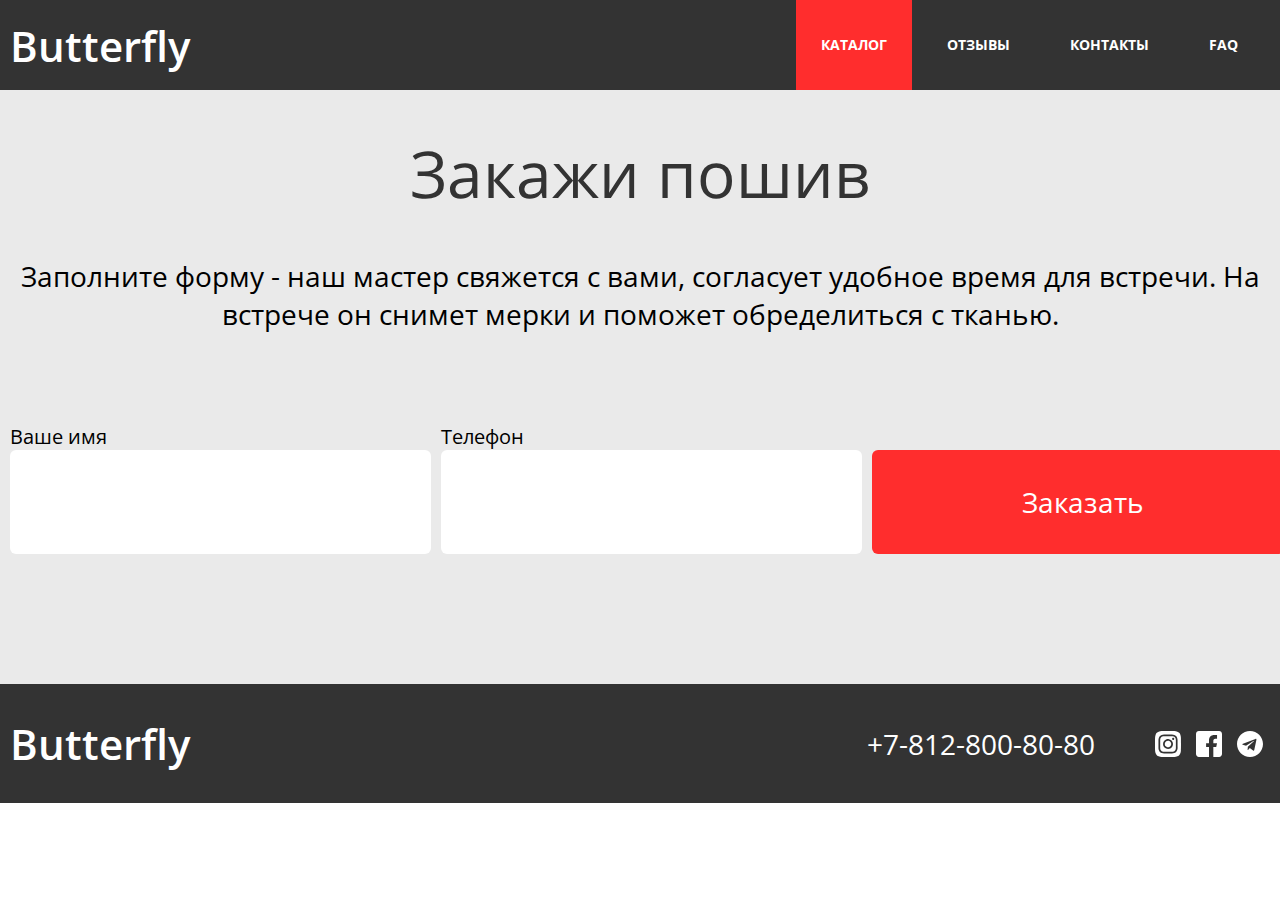
==== www/catalog.html @ c150c5ef "Страница FAQ" ====
<!doctype html>
<html lang="ru">

<head>
  <meta charset="UTF-8">
  <meta name="viewport" content="width=device-width, initial-scale=1.0">
  <title>Butterfly-shop</title>
  <link rel="stylesheet" href="style/style.css">
</head>

<body>
  <header class="header">
    <div class="header-inner">
      <div class="header-wrap">
        <a href="index.html" class="header-logo">Butterfly</a>
        <nav class="main-nav catalog-nav js-main-nav">
          <ul>
            <li><a href="catalog.html">Каталог</a></li>
            <li><a href="reviews.html">Отзывы</a></li>
            <li><a href="contacts.html">Контакты</a></li>
            <li><a href="faq.html">FAQ</a></li>
          </ul>
        </nav>
        <button class="burger js-burger">Menu</button>
      </div>
    </div>
  </header>
  <main>


    <div class="order">
      <div class="order-inner">
        <h2 class="order-title">Закажи пошив</h2>
        <p class="order-text">Заполните форму - наш мастер свяжется с вами,
          согласует удобное время для встречи.
          На встрече он снимет мерки и поможет обределиться с тканью.</p>
        <form action="#" method="POST" class="form-order">
          <div class="form-order-field ">
            <label for="name" class="form-order-label">Ваше имя</label>
            <input id="name" name="name" type="text" class="form-order-input">
          </div>
          <div class="form-order-field ">
            <label for="phone" class="form-order-label">Телефон</label>
            <input id="phone" name="phone" type="text" class="form-order-input">
          </div>
          <div class="form-order-field form-order-field-btn ">
            <button class="btn order-btn" type="submit">Заказать</button>
          </div>
        </form>
      </div>
    </div>
  </main>
  <footer class="footer">
    <div class="footer-inner">
      <div class="footer-wrap">
        <a href="index.html" class="logo footer-logo">Butterfly</a>
        <a href="tel:+78128008080" class="phone">+7-812-800-80-80</a>
        <ul class="social-icons">
          <li class="social-items">
            <a href="#" class="social-link" style="background-image: url(images/Instagram.svg)"></a>
          </li>
          <li class="social-items">
            <a href="#" class="social-link" style="background-image: url(images/facebook.svg)"></a>
          </li>
          <li class="social-items">
            <a href="#" class="social-link" style="background-image: url(images/telegram.svg)"></a>
          </li>
        </ul>
      </div>
    </div>
  </footer>

  <script src="scripts/jquery-3.6.0.min.js"></script>
  <script src="scripts/script.js"></script>
</body>

</html>
---- www/style/style.css ----
/* open-sans-300 - cyrillic */
@font-face {
  font-family: "Open Sans";
  font-style: normal;
  font-weight: 300;
  src: local(""), url("../fonts/open-sans-v26-cyrillic-300.woff2") format("woff2"), url("../fonts/open-sans-v26-cyrillic-300.woff") format("woff");
  /* Chrome 6+, Firefox 3.6+, IE 9+, Safari 5.1+ */
}
/* open-sans-regular - cyrillic */
@font-face {
  font-family: "Open Sans";
  font-style: normal;
  font-weight: 400;
  src: local(""), url("../fonts/open-sans-v26-cyrillic-regular.woff2") format("woff2"), url("../fonts/open-sans-v26-cyrillic-regular.woff") format("woff");
  /* Chrome 6+, Firefox 3.6+, IE 9+, Safari 5.1+ */
}
/* open-sans-600 - cyrillic */
@font-face {
  font-family: "Open Sans";
  font-style: normal;
  font-weight: 600;
  src: local(""), url("../fonts/open-sans-v26-cyrillic-600.woff2") format("woff2"), url("../fonts/open-sans-v26-cyrillic-600.woff") format("woff");
  /* Chrome 6+, Firefox 3.6+, IE 9+, Safari 5.1+ */
}
/* open-sans-700 - cyrillic */
@font-face {
  font-family: "Open Sans";
  font-style: normal;
  font-weight: 700;
  src: local(""), url("../fonts/open-sans-v26-cyrillic-700.woff2") format("woff2"), url("../fonts/open-sans-v26-cyrillic-700.woff") format("woff");
  /* Chrome 6+, Firefox 3.6+, IE 9+, Safari 5.1+ */
}
body {
  font-family: Arial, "Helvetica Neue", Helvetica, sans-serif;
}

*,
*:before,
*:after {
  box-sizing: border-box;
}

body {
  margin: 0;
  font-family: "Open Sans";
  font-style: normal;
}

img {
  display: block;
  width: 100%;
}

.header {
  position: fixed;
  top: 0;
  left: 0;
  z-index: 1000;
  width: 100%;
  padding-right: 2px;
  background-color: #333;
  color: #fff;
}
@media (max-width: 1275px) {
  .header {
    padding: 0 20px;
  }
}
@media (max-width: 767px) {
  .header {
    display: block;
    padding: 0 16px;
    width: 100%;
  }
}

.header-inner {
  max-width: 1296px;
  margin: 0 auto;
  padding-left: 10px;
  padding-right: 10px;
}

.header-wrap {
  display: flex;
  align-items: center;
}

.header-logo {
  margin-right: auto;
  font-family: "Open Sans";
  font-weight: 600;
  font-size: 42px;
  line-height: 57px;
  color: inherit;
  text-decoration: none;
}
@media (max-width: 1275px) {
  .header-logo {
    font-size: 36px;
    line-height: 49px;
  }
}
@media (max-width: 767px) {
  .header-logo {
    font-size: 28px;
    line-height: 38px;
  }
}

.burger {
  display: none;
}
@media (max-width: 767px) {
  .burger {
    display: block;
  }
}

@media (max-width: 767px) {
  .main-nav {
    position: absolute;
    top: 100%;
    left: 0;
    display: none;
    width: 100%;
    padding: 25px 0;
    border-top: 1px solid #fff;
    background-color: #333;
  }
}
.main-nav ul {
  display: flex;
  margin: 0;
  padding-left: 0;
  list-style: none;
}
@media (max-width: 767px) {
  .main-nav ul {
    display: block;
    text-align: center;
  }
}
.main-nav li {
  padding: 33px 25px;
  margin: 0 5px;
  font-weight: 700;
  font-size: 14px;
  line-height: 24px;
  text-transform: uppercase;
}
@media (max-width: 767px) {
  .main-nav li {
    padding: 8px 25px;
    margin: 0;
  }
}
.main-nav li:hover {
  color: #FF2D2D;
}
.main-nav a {
  text-decoration: none;
  color: inherit;
}
@media (max-width: 767px) {
  .main-nav a {
    display: block;
  }
}

@media (max-width: 767px) {
  .main-nav-open {
    display: block;
    text-align: center;
  }
}

.top {
  text-align: center;
  padding-top: 290px;
  padding-bottom: 214px;
  background-image: url(../images/Promo-bg-pic.jpg);
  background-repeat: no-repeat;
  background-size: cover;
  background-position: center;
}
@media (max-width: 1275px) {
  .top {
    padding-top: 180px;
    padding-bottom: 190px;
  }
}
@media (max-width: 767px) {
  .top {
    padding-top: 110px;
    padding-bottom: 100px;
    background-position: center;
  }
}

.top-inner {
  max-width: 1296px;
  margin: 0 auto;
  padding-left: 10px;
  padding-right: 10px;
}

.top-title {
  margin: 0;
  padding-bottom: 100px;
  font-size: 72px;
  font-weight: 600;
  line-height: 98.05px;
  color: #fff;
}
@media (max-width: 1275px) {
  .top-title {
    font-size: 54px;
    line-height: 74px;
  }
}
@media (max-width: 767px) {
  .top-title {
    font-size: 32px;
    line-height: 44px;
  }
}

.btn {
  display: inline-block;
  padding: 30px 36px;
  font-family: inherit;
  font-size: 42px;
  color: #fff;
  background-color: #FF2D2D;
  text-decoration: none;
  border-radius: 6px;
}
@media (max-width: 767px) {
  .btn {
    font-size: 24px;
    line-height: 32px;
  }
}

@media (max-width: 767px) {
  .btn-portfolio {
    width: 100%;
    text-align: center;
  }
}

.order-btn {
  margin: 0;
  padding: 35px 141px 35px 150px;
  font-size: 28px;
  line-height: 34px;
  border: none;
}
@media (max-width: 1275px) {
  .order-btn {
    flex-basis: 100%;
  }
}

.portfolio {
  text-align: center;
  padding: 130px 0;
}
@media (max-width: 1275px) {
  .portfolio {
    padding: 120px 10px;
  }
}
@media (max-width: 767px) {
  .portfolio {
    padding: 90px 10px;
  }
}

.portfolio-inner {
  max-width: 1296px;
  margin: 0 auto;
  padding-left: 10px;
  padding-right: 10px;
}

.portfolio-title {
  margin: 0;
  font-size: 64px;
  line-height: 87px;
  color: #333;
  font-weight: 400;
  text-align: center;
  padding-bottom: 100px;
}
@media (max-width: 1275px) {
  .portfolio-title {
    font-size: 60px;
    line-height: 82px;
  }
}
@media (max-width: 767px) {
  .portfolio-title {
    font-size: 36px;
    line-height: 49px;
  }
}
@media (max-width: 1275px) {
  .portfolio-title {
    padding-bottom: 80px;
  }
}
@media (max-width: 767px) {
  .portfolio-title {
    padding-bottom: 60px;
  }
}

.portfolio-wrap {
  display: flex;
  flex-basis: 100%;
  margin-bottom: 120px;
  margin-left: -10px;
  margin-right: -10px;
}
@media (max-width: 1275px) {
  .portfolio-wrap {
    flex-wrap: wrap;
    flex-basis: 50%;
    justify-content: center;
    margin-bottom: 80px;
  }
}
@media (max-width: 767px) {
  .portfolio-wrap {
    display: block;
    flex-basis: 100%;
    margin-bottom: 60px;
  }
}

.portfolio-pic-wrap {
  position: relative;
  margin: 0 10px;
}
@media (max-width: 1275px) {
  .portfolio-pic-wrap {
    margin-top: 10px;
    margin-bottom: 10px;
  }
}

.portfolio-pic-text {
  position: absolute;
  left: 0;
  bottom: 0;
  margin: 0;
  padding: 10px 0;
  width: 100%;
  text-align: center;
  font-size: 24px;
  line-height: 33px;
  background-color: rgba(0, 0, 0, 0.4);
  color: #fff;
}

.order {
  background-color: rgba(51, 51, 51, 0.1);
  padding: 130px 0;
}
@media (max-width: 1275px) {
  .order {
    padding: 120px 0;
    margin-left: 10px;
    margin-right: 10px;
  }
}
@media (max-width: 767px) {
  .order {
    padding: 90px 0;
  }
}

.order-inner {
  max-width: 1296px;
  margin: 0 auto;
  padding-left: 10px;
  padding-right: 10px;
}

.order-title {
  margin: 0;
  font-size: 64px;
  line-height: 87px;
  color: #333;
  font-weight: 400;
  text-align: center;
  padding-bottom: 40px;
}
@media (max-width: 1275px) {
  .order-title {
    font-size: 60px;
    line-height: 82px;
  }
}
@media (max-width: 767px) {
  .order-title {
    font-size: 36px;
    line-height: 49px;
  }
}
@media (max-width: 767px) {
  .order-title {
    padding-bottom: 20px;
  }
}

.order-text {
  margin-bottom: 90px;
  margin-top: 0;
  font-size: 28px;
  line-height: 38px;
  text-align: center;
}
@media (max-width: 767px) {
  .order-text {
    font-size: 18px;
    line-height: 25px;
  }
}

.form-order {
  display: flex;
  align-items: flex-end;
}
@media (max-width: 1275px) {
  .form-order {
    flex-wrap: wrap;
    width: auto;
  }
}
@media (max-width: 767px) {
  .form-order {
    display: block;
  }
}

.form-order-field {
  flex-basis: 33.33%;
  border: none;
}
@media (max-width: 1275px) {
  .form-order-field {
    flex-basis: 50%;
    border: none;
  }
}
.form-order-label {
  display: inline-block;
  font-size: 20px;
  line-height: 27px;
}

.form-order-input {
  flex-basis: 33.33%;
  padding: 35px 30px;
  margin-right: 10px;
  font-size: 28px;
  line-height: 34px;
  border: none;
  border-radius: 6px;
}
@media (max-width: 1275px) {
  .form-order-input {
    flex-basis: 50%;
  }
}
@media (max-width: 767px) {
  .form-order-input {
    padding: 90px 0;
  }
}

.footer {
  background-color: #333;
  color: #fff;
  padding: 31px 0;
}
@media (max-width: 767px) {
  .footer {
    padding: 30px 10px 35px;
  }
}

.footer-inner {
  max-width: 1296px;
  margin: 0 auto;
  padding-left: 10px;
  padding-right: 10px;
}

.footer-wrap {
  display: flex;
  align-items: center;
}
@media (max-width: 767px) {
  .footer-wrap {
    display: block;
    text-align: center;
  }
}

.footer-logo {
  margin-right: auto;
  font-family: "Open Sans";
  font-weight: 600;
  font-size: 42px;
  line-height: 57px;
  color: inherit;
  text-decoration: none;
}
@media (max-width: 767px) {
  .footer-logo {
    display: block;
    padding-bottom: 30px;
  }
}

.phone {
  padding-right: 30px;
  font-size: 28px;
  line-height: 38px;
  text-decoration: none;
  color: #fff;
}

.social-icons {
  display: flex;
  list-style: none;
  margin: 0;
  padding-left: 22.5px;
}
@media (max-width: 767px) {
  .social-icons {
    justify-content: center;
    padding-top: 15px;
  }
}

.social-items {
  padding: 0 7.5px;
}

.social-link {
  display: block;
  width: 26px;
  height: 26px;
}

.faq-nav ul li:nth-child(4) {
  background-color: #FF2D2D;
}

.faq {
  padding: 130px 0;
}

.faq-inner {
  max-width: 1296px;
  margin: 0 auto;
  padding-left: 10px;
  padding-right: 10px;
}

.faq-title {
  margin: 0;
  font-size: 64px;
  line-height: 87px;
  color: #333;
  font-weight: 400;
  text-align: center;
}
@media (max-width: 1275px) {
  .faq-title {
    font-size: 60px;
    line-height: 82px;
  }
}
@media (max-width: 767px) {
  .faq-title {
    font-size: 36px;
    line-height: 49px;
  }
}

.faq-list {
  margin-top: 80px;
}
@media (max-width: 1275px) {
  .faq-list {
    margin-top: 70px;
  }
}
@media (max-width: 767px) {
  .faq-list {
    margin-top: 50px;
  }
}

.faq-item {
  margin-top: 40px;
}

.faq-question {
  display: block;
  width: 100%;
  margin: 0;
  padding: 25px 30px;
  font-weight: 300;
  font-size: 36px;
  line-height: 49px;
  text-align: left;
  background-color: #fff;
  border: 1px solid rgba(255, 45, 45, 0.2);
  border-radius: 4px;
}
@media (max-width: 1275px) {
  .faq-question {
    font-size: 32px;
    line-height: 44px;
  }
}
@media (max-width: 767px) {
  .faq-question {
    font-size: 28px;
    line-height: 37px;
  }
}

.faq-reply {
  padding: 0 30px;
  font-size: 18px;
  line-height: 25px;
  font-weight: 300;
}
@media (max-width: 1275px) {
  .faq-reply {
    font-size: 16px;
    line-height: 22px;
  }
}
@media (max-width: 767px) {
  .faq-reply {
    font-size: 14px;
    line-height: 19px;
  }
}

.catalog-nav ul li:nth-child(1) {
  background-color: #FF2D2D;
}

.reviews-nav ul li:nth-child(2) {
  background-color: #FF2D2D;
}

.contacts-nav ul li:nth-child(3) {
  background-color: #FF2D2D;
}

.faq-nav ul li:nth-child(4) {
  background-color: #FF2D2D;
}

.faq {
  padding: 130px 0;
}

.faq-inner {
  max-width: 1296px;
  margin: 0 auto;
  padding-left: 10px;
  padding-right: 10px;
}

.faq-title {
  margin: 0;
  font-size: 64px;
  line-height: 87px;
  color: #333;
  font-weight: 400;
  text-align: center;
}
@media (max-width: 1275px) {
  .faq-title {
    font-size: 60px;
    line-height: 82px;
  }
}
@media (max-width: 767px) {
  .faq-title {
    font-size: 36px;
    line-height: 49px;
  }
}

.faq-list {
  margin-top: 80px;
}
@media (max-width: 1275px) {
  .faq-list {
    margin-top: 70px;
  }
}
@media (max-width: 767px) {
  .faq-list {
    margin-top: 50px;
  }
}

.faq-item {
  margin-top: 40px;
}

.faq-question {
  display: block;
  width: 100%;
  margin: 0;
  padding: 25px 30px;
  font-weight: 300;
  font-size: 36px;
  line-height: 49px;
  text-align: left;
  background-color: #fff;
  border: 1px solid rgba(255, 45, 45, 0.2);
  border-radius: 4px;
}
@media (max-width: 1275px) {
  .faq-question {
    font-size: 32px;
    line-height: 44px;
  }
}
@media (max-width: 767px) {
  .faq-question {
    font-size: 28px;
    line-height: 37px;
  }
}

.faq-reply {
  padding: 0 30px;
  font-size: 18px;
  line-height: 25px;
  font-weight: 300;
}
@media (max-width: 1275px) {
  .faq-reply {
    font-size: 16px;
    line-height: 22px;
  }
}
@media (max-width: 767px) {
  .faq-reply {
    font-size: 14px;
    line-height: 19px;
  }
}
/*# sourceMappingURL=[data-uri] */
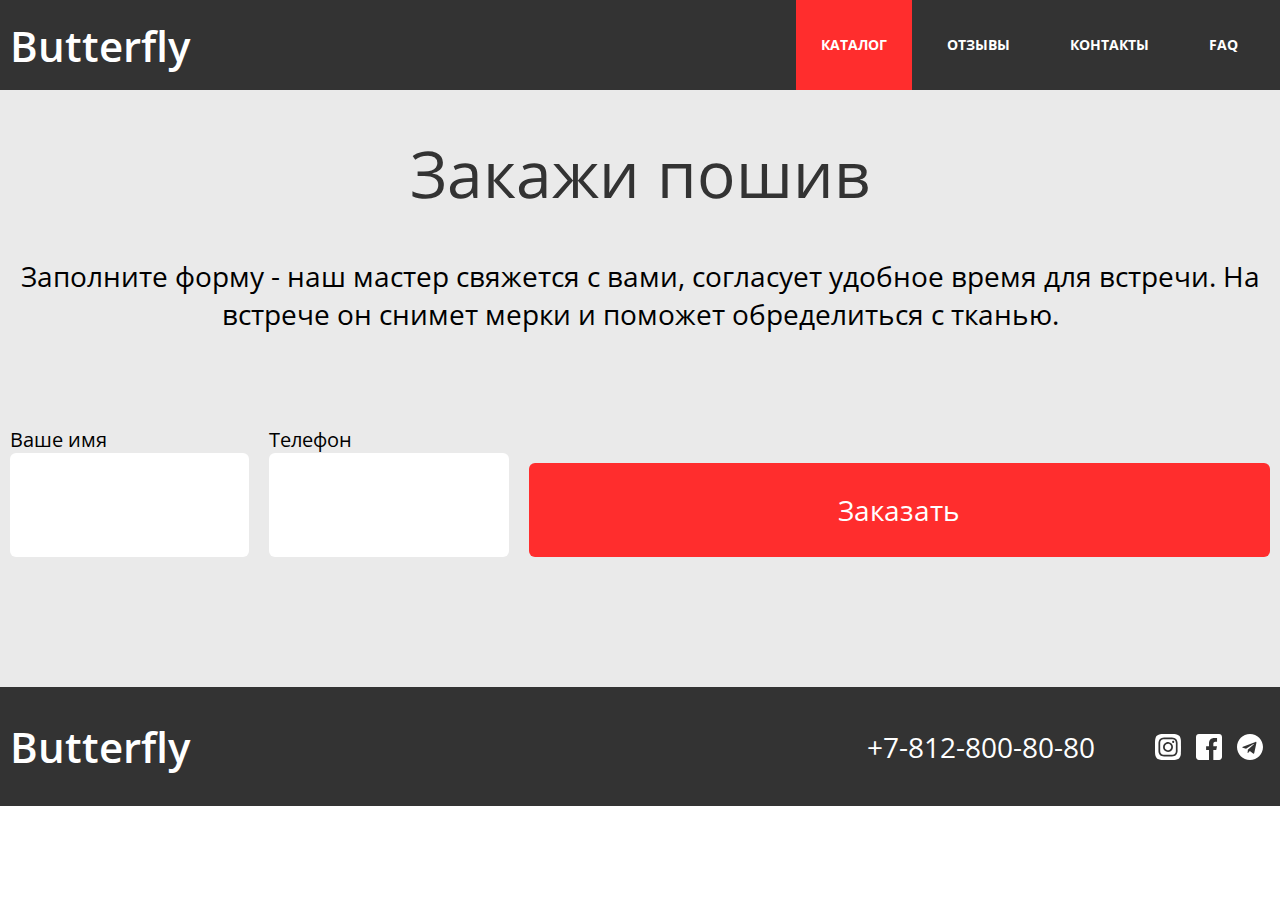
==== commit e7de45d6: "Исправила  ошибки по адаптиву" ====
--- a/www/catalog.html
+++ b/www/catalog.html
@@ -13,9 +13,9 @@
     <div class="header-inner">
       <div class="header-wrap">
         <a href="index.html" class="header-logo">Butterfly</a>
-        <nav class="main-nav catalog-nav js-main-nav">
+        <nav class="main-nav js-main-nav">
           <ul>
-            <li><a href="catalog.html">Каталог</a></li>
+            <li><a href="catalog.html" class="active">Каталог</a></li>
             <li><a href="reviews.html">Отзывы</a></li>
             <li><a href="contacts.html">Контакты</a></li>
             <li><a href="faq.html">FAQ</a></li>
--- a/www/style/style.css
+++ b/www/style/style.css
@@ -30,10 +30,6 @@
   src: local(""), url("../fonts/open-sans-v26-cyrillic-700.woff2") format("woff2"), url("../fonts/open-sans-v26-cyrillic-700.woff") format("woff");
   /* Chrome 6+, Firefox 3.6+, IE 9+, Safari 5.1+ */
 }
-body {
-  font-family: Arial, "Helvetica Neue", Helvetica, sans-serif;
-}
-
 *,
 *:before,
 *:after {
@@ -42,7 +38,7 @@
 
 body {
   margin: 0;
-  font-family: "Open Sans";
+  font-family: "Open Sans", "Arial", "Helvetica Neue", "Helvetica", sans-serif;
   font-style: normal;
 }
 
@@ -61,15 +57,10 @@
   background-color: #333;
   color: #fff;
 }
-@media (max-width: 1275px) {
+@media (max-width: 767px) {
   .header {
-    padding: 0 20px;
-  }
-}
-@media (max-width: 767px) {
-  .header {
-    display: block;
-    padding: 0 16px;
+    display: block;
+    padding: 16px 0;
     width: 100%;
   }
 }
@@ -124,8 +115,6 @@
     left: 0;
     display: none;
     width: 100%;
-    padding: 25px 0;
-    border-top: 1px solid #fff;
     background-color: #333;
   }
 }
@@ -142,7 +131,6 @@
   }
 }
 .main-nav li {
-  padding: 33px 25px;
   margin: 0 5px;
   font-weight: 700;
   font-size: 14px;
@@ -151,22 +139,26 @@
 }
 @media (max-width: 767px) {
   .main-nav li {
-    padding: 8px 25px;
     margin: 0;
   }
 }
-.main-nav li:hover {
-  color: #FF2D2D;
-}
 .main-nav a {
+  display: block;
+  padding: 33px 25px;
+  color: inherit;
   text-decoration: none;
-  color: inherit;
 }
 @media (max-width: 767px) {
   .main-nav a {
     display: block;
   }
 }
+.main-nav a.active {
+  background-color: #FF2D2D;
+}
+.main-nav a:hover {
+  background-color: #FF2D2D;
+}
 
 @media (max-width: 767px) {
   .main-nav-open {
@@ -177,24 +169,27 @@
 
 .top {
   text-align: center;
-  padding-top: 290px;
-  padding-bottom: 214px;
   background-image: url(../images/Promo-bg-pic.jpg);
   background-repeat: no-repeat;
   background-size: cover;
   background-position: center;
 }
-@media (max-width: 1275px) {
-  .top {
+
+.top-veil {
+  padding-top: 290px;
+  padding-bottom: 214px;
+  background-color: rgba(51, 51, 51, 0.4);
+}
+@media (max-width: 1275px) {
+  .top-veil {
     padding-top: 180px;
     padding-bottom: 190px;
   }
 }
 @media (max-width: 767px) {
-  .top {
+  .top-veil {
     padding-top: 110px;
     padding-bottom: 100px;
-    background-position: center;
   }
 }
 
@@ -231,6 +226,7 @@
   padding: 30px 36px;
   font-family: inherit;
   font-size: 42px;
+  text-align: center;
   color: #fff;
   background-color: #FF2D2D;
   text-decoration: none;
@@ -251,16 +247,12 @@
 }
 
 .order-btn {
-  margin: 0;
-  padding: 35px 141px 35px 150px;
+  display: block;
+  margin: 0;
   font-size: 28px;
   line-height: 34px;
   border: none;
-}
-@media (max-width: 1275px) {
-  .order-btn {
-    flex-basis: 100%;
-  }
+  width: 100%;
 }
 
 .portfolio {
@@ -269,12 +261,12 @@
 }
 @media (max-width: 1275px) {
   .portfolio {
-    padding: 120px 10px;
+    padding: 120px 0;
   }
 }
 @media (max-width: 767px) {
   .portfolio {
-    padding: 90px 10px;
+    padding: 90px 0;
   }
 }
 
@@ -319,7 +311,7 @@
 
 .portfolio-wrap {
   display: flex;
-  flex-basis: 100%;
+  flex-wrap: wrap;
   margin-bottom: 120px;
   margin-left: -10px;
   margin-right: -10px;
@@ -341,14 +333,19 @@
 }
 
 .portfolio-pic-wrap {
-  position: relative;
-  margin: 0 10px;
+  padding: 0 10px;
+  flex-basis: 25%;
 }
 @media (max-width: 1275px) {
   .portfolio-pic-wrap {
+    flex-basis: 50%;
     margin-top: 10px;
     margin-bottom: 10px;
   }
+}
+
+.pic-wrap {
+  position: relative;
 }
 
 .portfolio-pic-text {
@@ -372,8 +369,8 @@
 @media (max-width: 1275px) {
   .order {
     padding: 120px 0;
-    margin-left: 10px;
-    margin-right: 10px;
+    padding-left: -10px;
+    padding-right: -10px;
   }
 }
 @media (max-width: 767px) {
@@ -433,6 +430,7 @@
 .form-order {
   display: flex;
   align-items: flex-end;
+  margin: 0 -10px;
 }
 @media (max-width: 1275px) {
   .form-order {
@@ -449,6 +447,7 @@
 .form-order-field {
   flex-basis: 33.33%;
   border: none;
+  padding: 0 10px;
 }
 @media (max-width: 1275px) {
   .form-order-field {
@@ -456,6 +455,12 @@
     border: none;
   }
 }
+
+.form-order-field-btn {
+  padding-top: 40px;
+  flex-basis: 100%;
+}
+
 .form-order-label {
   display: inline-block;
   font-size: 20px;
@@ -463,23 +468,12 @@
 }
 
 .form-order-input {
-  flex-basis: 33.33%;
+  width: 100%;
   padding: 35px 30px;
-  margin-right: 10px;
   font-size: 28px;
   line-height: 34px;
   border: none;
   border-radius: 6px;
-}
-@media (max-width: 1275px) {
-  .form-order-input {
-    flex-basis: 50%;
-  }
-}
-@media (max-width: 767px) {
-  .form-order-input {
-    padding: 90px 0;
-  }
 }
 
 .footer {
@@ -558,10 +552,6 @@
   height: 26px;
 }
 
-.faq-nav ul li:nth-child(4) {
-  background-color: #FF2D2D;
-}
-
 .faq {
   padding: 130px 0;
 }
@@ -610,6 +600,8 @@
 
 .faq-item {
   margin-top: 40px;
+  border: 1px solid rgba(255, 45, 45, 0.2);
+  border-radius: 4px;
 }
 
 .faq-question {
@@ -617,13 +609,13 @@
   width: 100%;
   margin: 0;
   padding: 25px 30px;
+  font-family: "Open Sans", sans-serif;
   font-weight: 300;
   font-size: 36px;
   line-height: 49px;
   text-align: left;
+  border: none;
   background-color: #fff;
-  border: 1px solid rgba(255, 45, 45, 0.2);
-  border-radius: 4px;
 }
 @media (max-width: 1275px) {
   .faq-question {
@@ -661,15 +653,7 @@
   background-color: #FF2D2D;
 }
 
-.reviews-nav ul li:nth-child(2) {
-  background-color: #FF2D2D;
-}
-
 .contacts-nav ul li:nth-child(3) {
-  background-color: #FF2D2D;
-}
-
-.faq-nav ul li:nth-child(4) {
   background-color: #FF2D2D;
 }
 
@@ -721,6 +705,8 @@
 
 .faq-item {
   margin-top: 40px;
+  border: 1px solid rgba(255, 45, 45, 0.2);
+  border-radius: 4px;
 }
 
 .faq-question {
@@ -728,13 +714,13 @@
   width: 100%;
   margin: 0;
   padding: 25px 30px;
+  font-family: "Open Sans", sans-serif;
   font-weight: 300;
   font-size: 36px;
   line-height: 49px;
   text-align: left;
+  border: none;
   background-color: #fff;
-  border: 1px solid rgba(255, 45, 45, 0.2);
-  border-radius: 4px;
 }
 @media (max-width: 1275px) {
   .faq-question {
@@ -767,4 +753,4 @@
     line-height: 19px;
   }
 }
-/*# sourceMappingURL=[data-uri] */
+/*# sourceMappingURL=[data-uri] */
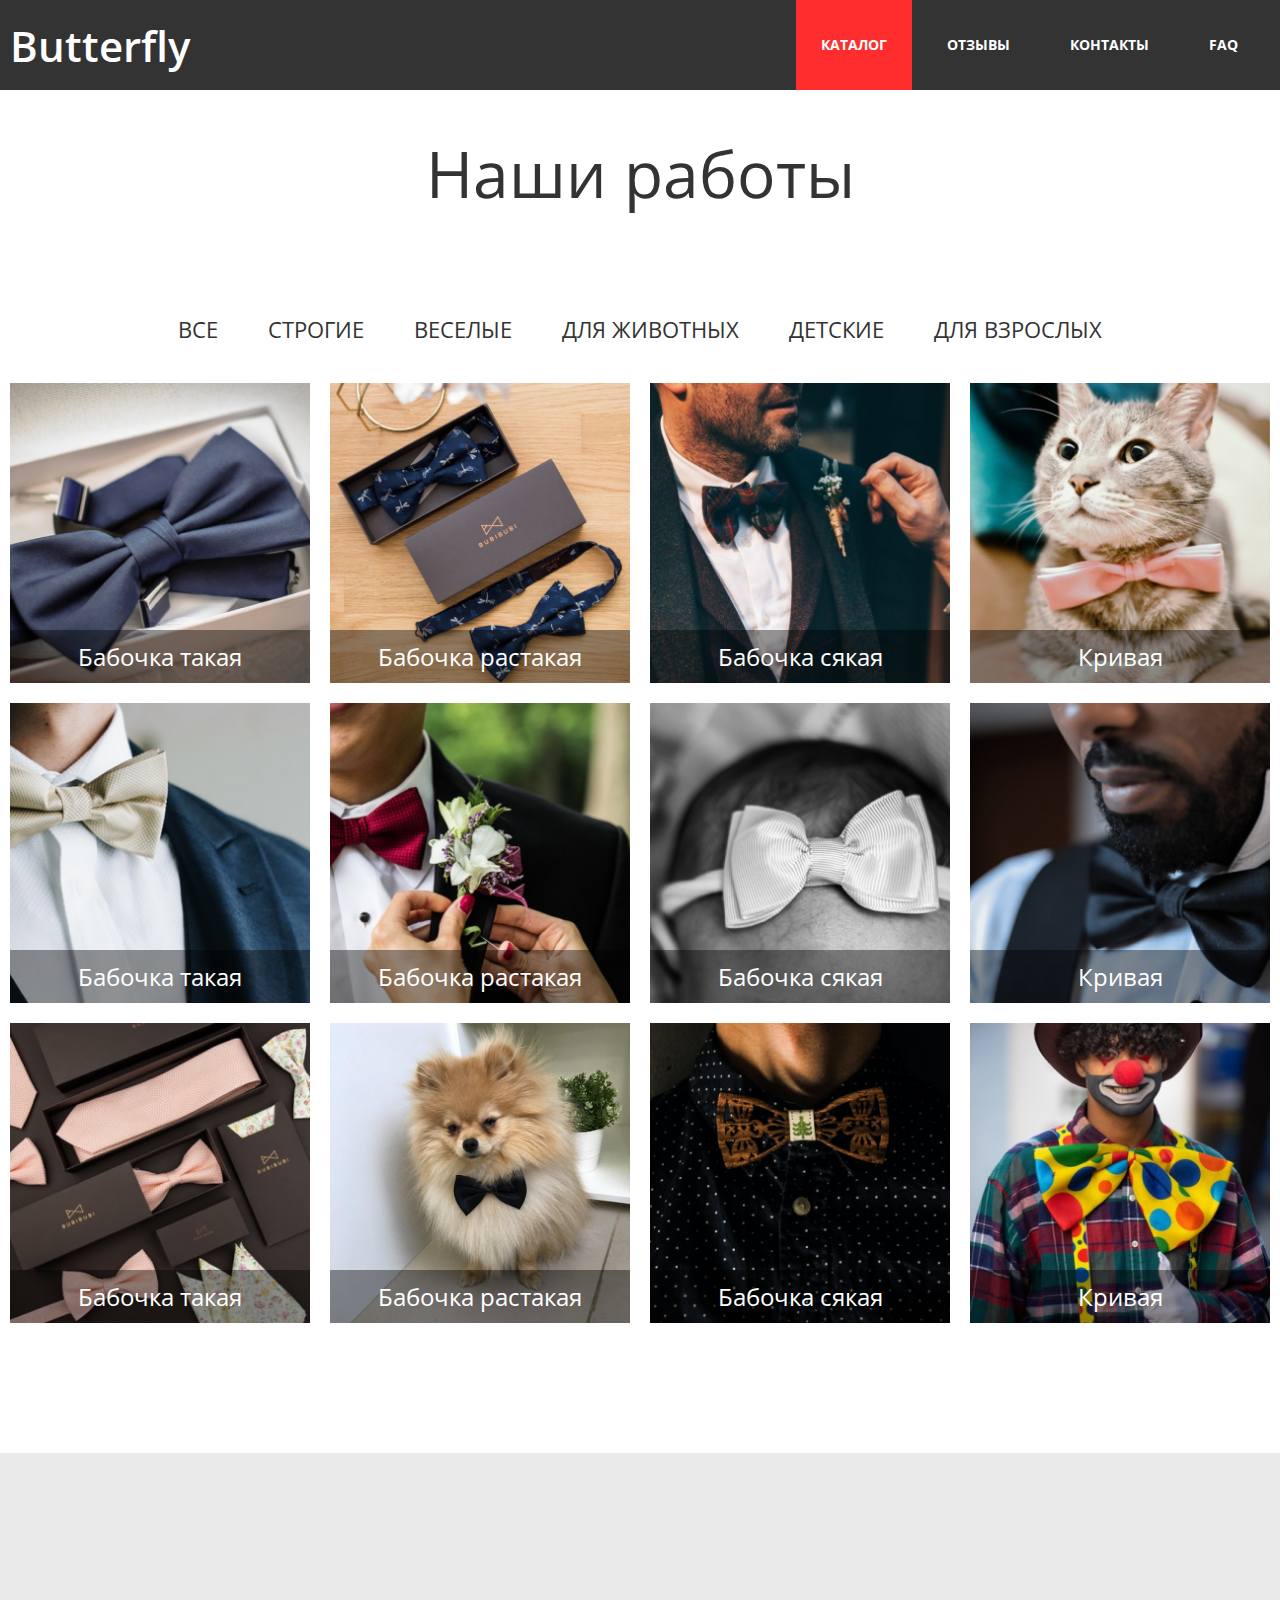
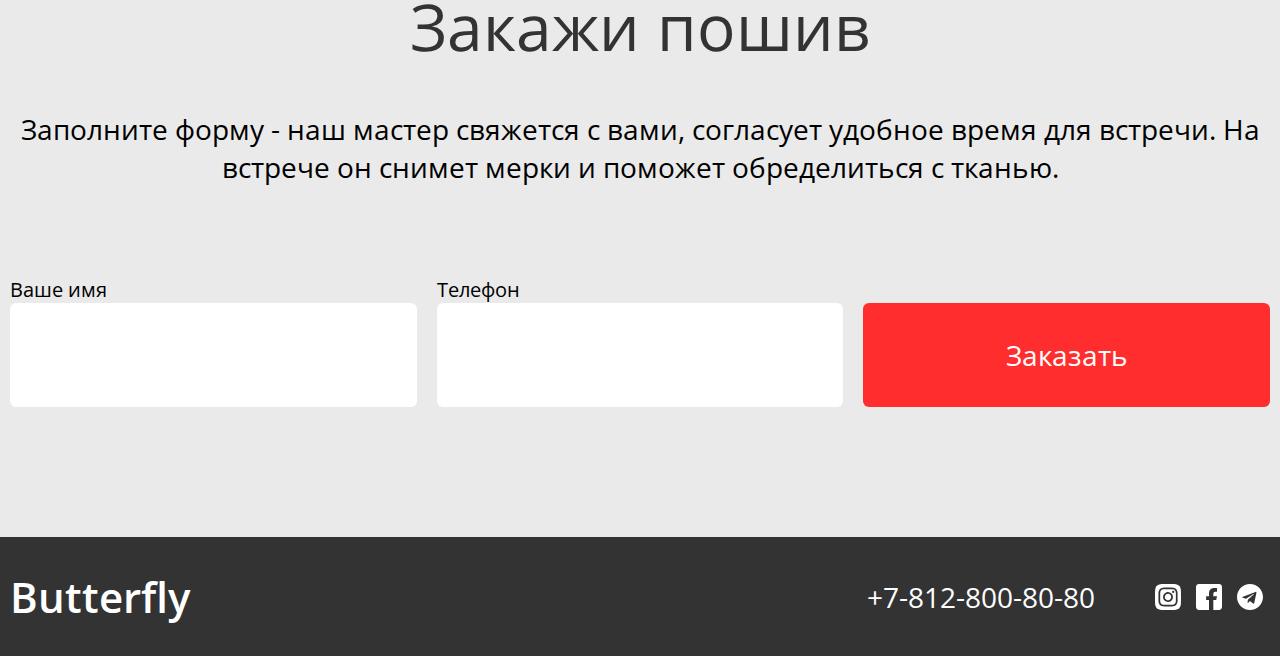
==== commit 7f681e5b: "Сделала страницу 'Контакты','Каталог'" ====
--- a/www/catalog.html
+++ b/www/catalog.html
@@ -7,6 +7,95 @@
   <title>Butterfly-shop</title>
   <link rel="stylesheet" href="style/style.css">
 </head>
+<section class="portfolio">
+  <div class="portfolio-inner">
+    <h1 class="portfolio-title">Наши работы</h1>
+    <div class="portfolio-filter">
+      <ul class="filter">
+        <li class="filter-item"><a href="#" class="filter-link active" data-type="all">Все</a></li>
+        <li class="filter-item"><a href="#" class="filter-link" data-type="strict">Строгие</a></li>
+        <li class="filter-item"><a href="#" class="filter-link" data-type="funny">Веселые</a></li>
+        <li class="filter-item"><a href="#" class="filter-link" data-type="for-animals">Для животных</a></li>
+        <li class="filter-item"><a href="#" class="filter-link" data-type="baby">Детские</a></li>
+        <li class="filter-item"><a href="#" class="filter-link" data-type="for-adults">Для взрослых</a></li>
+      </ul>
+    </div>
+    <div class="portfolio-wrap">
+      <div class="portfolio-pic-wrap">
+        <div class="pic-wrap">
+          <img src="images/big-butterfly.jpg" alt="Бабочка такая" class="portfolio-pic"data-type="strict for-adults">
+          <p class="portfolio-pic-text ">Бабочка такая</p>
+        </div>
+      </div>
+      <div class="portfolio-pic-wrap">
+        <div class="pic-wrap">
+          <img src="images/two-butterflies.jpg" alt="Бабочка растакая" class="portfolio-pic" data-type="for-adults">
+          <p class="portfolio-pic-text">Бабочка растакая</p>
+        </div>
+      </div>
+      <div class="portfolio-pic-wrap">
+        <div class="pic-wrap">
+          <img src="images/bow-tie.jpg" alt="Бабочка сякая" class="portfolio-pic" data-type="for-adults">
+          <p class="portfolio-pic-text">Бабочка сякая</p>
+        </div>
+      </div>
+      <div class="portfolio-pic-wrap">
+        <div class="pic-wrap">
+          <img src="images/bow-tie-for-cat.jpg" alt="Кривая" class="portfolio-pic" data-type="for-animals">
+          <p class="portfolio-pic-text">Кривая</p>
+        </div>
+      </div>
+      <div class="portfolio-pic-wrap">
+        <div class="pic-wrap">
+          <img src="images/bow-tie-beige.jpg" alt="Бабочка такая" class="portfolio-pic" data-type="strict for-adults">
+          <p class="portfolio-pic-text ">Бабочка такая</p>
+        </div>
+      </div>
+      <div class="portfolio-pic-wrap">
+        <div class="pic-wrap">
+          <img src="images/bow-tie-burgundy.jpg" alt="Бабочка растакая" class="portfolio-pic" data-type="for-adults">
+          <p class="portfolio-pic-text">Бабочка растакая</p>
+        </div>
+      </div>
+      <div class="portfolio-pic-wrap">
+        <div class="pic-wrap">
+          <img src="images/bow-tie-baby.jpg" alt="Бабочка сякая" class="portfolio-pic" data-type="baby">
+          <p class="portfolio-pic-text">Бабочка сякая</p>
+        </div>
+      </div>
+      <div class="portfolio-pic-wrap">
+        <div class="pic-wrap">
+          <img src="images/bow-tie-black.jpg" alt="Кривая" class="portfolio-pic" data-type="strict for-adults">
+          <p class="portfolio-pic-text">Кривая</p>
+        </div>
+      </div>
+      <div class="portfolio-pic-wrap">
+        <div class="pic-wrap">
+          <img src="images/bow-tie-pink.jpg" alt="Бабочка такая" class="portfolio-pic" data-type="for-adults">
+          <p class="portfolio-pic-text ">Бабочка такая</p>
+        </div>
+      </div>
+      <div class="portfolio-pic-wrap">
+        <div class="pic-wrap">
+          <img src="images/bow-tie-for-dog.jpg" alt="Бабочка растакая" class="portfolio-pic" data-type="for-animals">
+          <p class="portfolio-pic-text">Бабочка растакая</p>
+        </div>
+      </div>
+      <div class="portfolio-pic-wrap">
+        <div class="pic-wrap">
+          <img src="images/bow-tie-pattern.jpg" alt="Бабочка сякая" class="portfolio-pic" data-type="funny for-adults">
+          <p class="portfolio-pic-text">Бабочка сякая</p>
+        </div>
+      </div>
+      <div class="portfolio-pic-wrap">
+        <div class="pic-wrap">
+          <img src="images/bow-tie-bright.jpg" alt="Кривая" class="portfolio-pic" data-type="funny">
+          <p class="portfolio-pic-text">Кривая</p>
+        </div>
+      </div>
+    </div>
+  </div>
+</section>
 
 <body>
   <header class="header">
--- a/www/style/style.css
+++ b/www/style/style.css
@@ -247,14 +247,13 @@
 }
 
 .order-btn {
-  display: block;
-  margin: 0;
+  margin: 0;
+  padding: 35px 0;
   font-size: 28px;
   line-height: 34px;
   border: none;
   width: 100%;
 }
-
 .portfolio {
   text-align: center;
   padding: 130px 0;
@@ -309,12 +308,55 @@
   }
 }
 
+.portfolio-filter {
+  margin-bottom: 40px;
+}
+@media (max-width: 767px) {
+  .portfolio-filter {
+    display: block;
+  }
+}
+
+.filter {
+  display: flex;
+  justify-content: center;
+  margin: 0;
+  padding: 0;
+}
+@media (max-width: 767px) {
+  .filter {
+    display: none;
+  }
+}
+
+.filter-item {
+  list-style: none;
+}
+
+.filter-link {
+  font-size: 22px;
+  line-height: 24px;
+  padding: 0 25px;
+  text-transform: uppercase;
+  text-decoration: none;
+  color: #333;
+}
+.filter-link:hover {
+  color: #FF2D2D;
+}
+@media (max-width: 1275px) {
+  .filter-link {
+    padding: 0 15px;
+    font-size: 18px;
+    line-height: 22px;
+  }
+}
+
 .portfolio-wrap {
   display: flex;
   flex-wrap: wrap;
   margin-bottom: 120px;
-  margin-left: -10px;
-  margin-right: -10px;
+  margin: -10px;
 }
 @media (max-width: 1275px) {
   .portfolio-wrap {
@@ -333,14 +375,12 @@
 }
 
 .portfolio-pic-wrap {
-  padding: 0 10px;
+  padding: 10px;
   flex-basis: 25%;
 }
 @media (max-width: 1275px) {
   .portfolio-pic-wrap {
     flex-basis: 50%;
-    margin-top: 10px;
-    margin-bottom: 10px;
   }
 }
 
@@ -456,9 +496,11 @@
   }
 }
 
-.form-order-field-btn {
-  padding-top: 40px;
-  flex-basis: 100%;
+@media (max-width: 1275px) {
+  .form-order-field-btn {
+    padding-top: 40px;
+    flex-basis: 100%;
+  }
 }
 
 .form-order-label {
@@ -653,22 +695,18 @@
   background-color: #FF2D2D;
 }
 
-.contacts-nav ul li:nth-child(3) {
-  background-color: #FF2D2D;
-}
-
-.faq {
+.contacts {
   padding: 130px 0;
 }
 
-.faq-inner {
+.contacts-inner {
   max-width: 1296px;
   margin: 0 auto;
   padding-left: 10px;
   padding-right: 10px;
 }
 
-.faq-title {
+.contacts-title {
   margin: 0;
   font-size: 64px;
   line-height: 87px;
@@ -677,80 +715,93 @@
   text-align: center;
 }
 @media (max-width: 1275px) {
-  .faq-title {
+  .contacts-title {
     font-size: 60px;
     line-height: 82px;
   }
 }
 @media (max-width: 767px) {
-  .faq-title {
+  .contacts-title {
     font-size: 36px;
     line-height: 49px;
   }
 }
 
-.faq-list {
-  margin-top: 80px;
-}
-@media (max-width: 1275px) {
-  .faq-list {
-    margin-top: 70px;
-  }
-}
-@media (max-width: 767px) {
-  .faq-list {
-    margin-top: 50px;
-  }
-}
-
-.faq-item {
+.tabs {
+  display: flex;
+  justify-content: center;
+  margin: 0;
+  padding: 0;
+  list-style: none;
+}
+.tabs-item {
+  padding: 0 25px;
+}
+@media (max-width: 1275px) {
+  .tabs-item {
+    padding: 0 15px;
+  }
+}
+@media (max-width: 767px) {
+  .tabs-item {
+    padding: 0 10px;
+  }
+}
+
+.tabs-link {
+  font-size: 22px;
+  line-height: 24px;
+  text-transform: uppercase;
+  text-decoration: none;
+}
+@media (max-width: 1275px) {
+  .tabs-link {
+    font-size: 18px;
+    line-height: 22px;
+  }
+}
+@media (max-width: 767px) {
+  .tabs-link {
+    font-size: 10px;
+    line-height: 12px;
+  }
+}
+
+.contacts-content {
+  display: flex;
+  justify-content: space-between;
   margin-top: 40px;
-  border: 1px solid rgba(255, 45, 45, 0.2);
-  border-radius: 4px;
-}
-
-.faq-question {
-  display: block;
-  width: 100%;
-  margin: 0;
-  padding: 25px 30px;
-  font-family: "Open Sans", sans-serif;
-  font-weight: 300;
-  font-size: 36px;
-  line-height: 49px;
-  text-align: left;
-  border: none;
-  background-color: #fff;
-}
-@media (max-width: 1275px) {
-  .faq-question {
-    font-size: 32px;
-    line-height: 44px;
-  }
-}
-@media (max-width: 767px) {
-  .faq-question {
-    font-size: 28px;
-    line-height: 37px;
-  }
-}
-
-.faq-reply {
-  padding: 0 30px;
-  font-size: 18px;
-  line-height: 25px;
-  font-weight: 300;
-}
-@media (max-width: 1275px) {
-  .faq-reply {
-    font-size: 16px;
+}
+@media (max-width: 767px) {
+  .contacts-content {
+    display: block;
+    text-align: center;
+  }
+}
+
+.contacts-address {
+  justify-content: center;
+  flex-basis: 41.66%;
+}
+
+.address-text {
+  font-size: 24px;
+  line-height: 33px;
+}
+@media (max-width: 1275px) {
+  .address-text {
+    font-size: 18px;
     line-height: 22px;
   }
 }
 @media (max-width: 767px) {
-  .faq-reply {
+  .address-text {
     font-size: 14px;
-    line-height: 19px;
-  }
-}
-/*# sourceMappingURL=[data-uri] */
+    line-height: 18px;
+  }
+}
+
+.contacts-maps {
+  flex-basis: 58.33%;
+}
+/*# sourceMappingURL=[data-uri] */
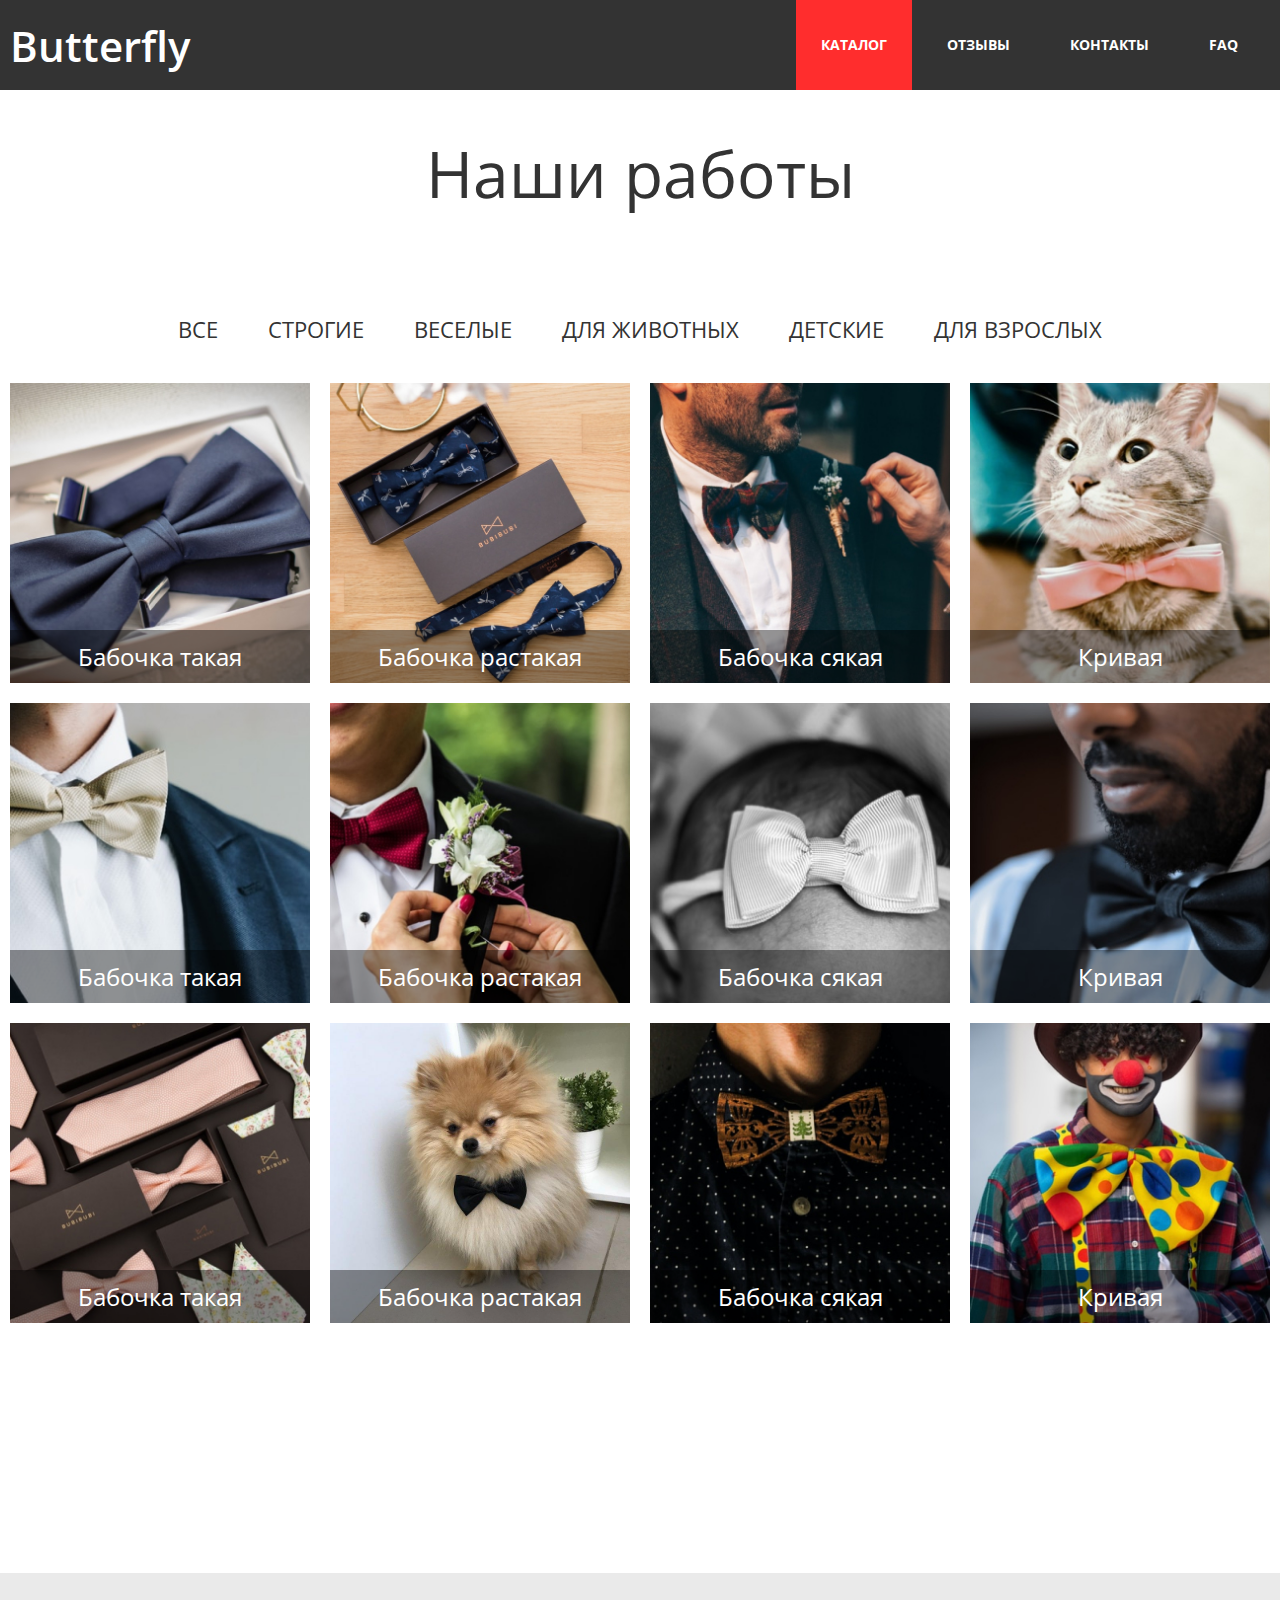
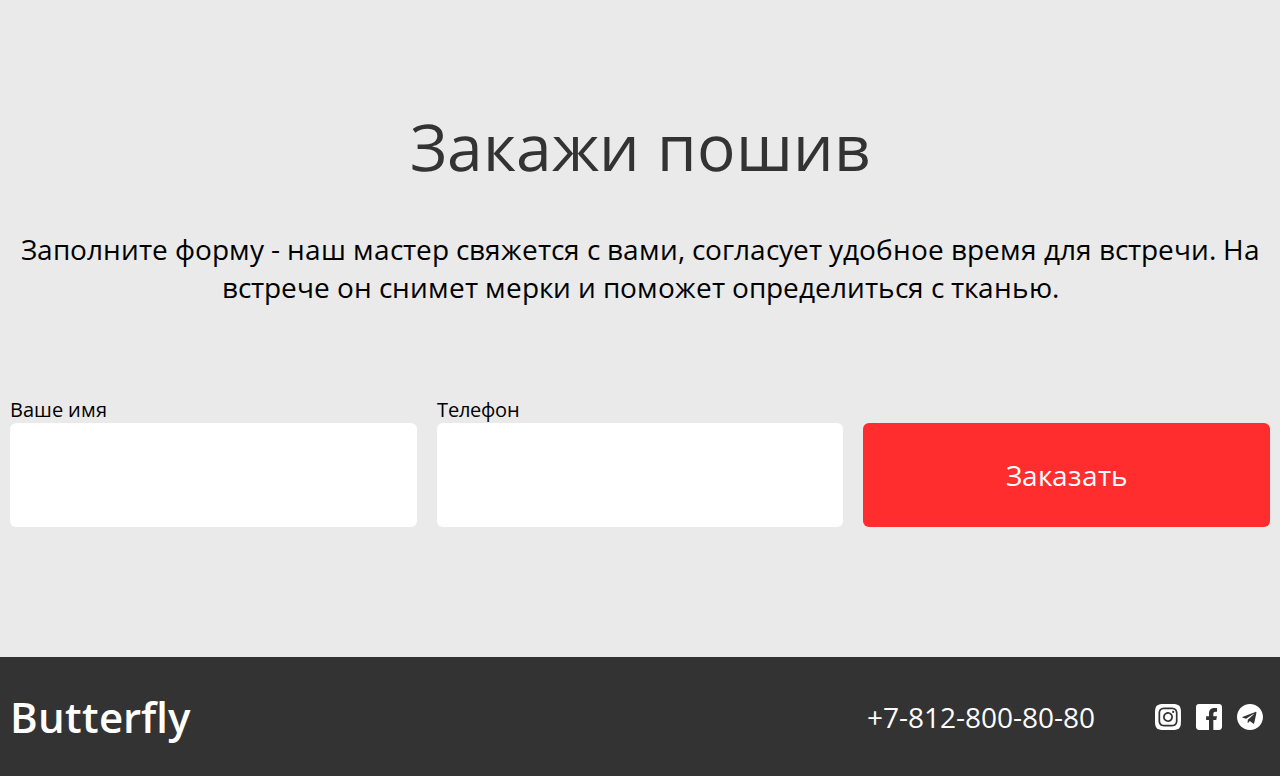
==== commit b20d6889: "Сделала страницу 'Отзовы'" ====
--- a/www/catalog.html
+++ b/www/catalog.html
@@ -7,97 +7,9 @@
   <title>Butterfly-shop</title>
   <link rel="stylesheet" href="style/style.css">
 </head>
-<section class="portfolio">
-  <div class="portfolio-inner">
-    <h1 class="portfolio-title">Наши работы</h1>
-    <div class="portfolio-filter">
-      <ul class="filter">
-        <li class="filter-item"><a href="#" class="filter-link active" data-type="all">Все</a></li>
-        <li class="filter-item"><a href="#" class="filter-link" data-type="strict">Строгие</a></li>
-        <li class="filter-item"><a href="#" class="filter-link" data-type="funny">Веселые</a></li>
-        <li class="filter-item"><a href="#" class="filter-link" data-type="for-animals">Для животных</a></li>
-        <li class="filter-item"><a href="#" class="filter-link" data-type="baby">Детские</a></li>
-        <li class="filter-item"><a href="#" class="filter-link" data-type="for-adults">Для взрослых</a></li>
-      </ul>
-    </div>
-    <div class="portfolio-wrap">
-      <div class="portfolio-pic-wrap">
-        <div class="pic-wrap">
-          <img src="images/big-butterfly.jpg" alt="Бабочка такая" class="portfolio-pic"data-type="strict for-adults">
-          <p class="portfolio-pic-text ">Бабочка такая</p>
-        </div>
-      </div>
-      <div class="portfolio-pic-wrap">
-        <div class="pic-wrap">
-          <img src="images/two-butterflies.jpg" alt="Бабочка растакая" class="portfolio-pic" data-type="for-adults">
-          <p class="portfolio-pic-text">Бабочка растакая</p>
-        </div>
-      </div>
-      <div class="portfolio-pic-wrap">
-        <div class="pic-wrap">
-          <img src="images/bow-tie.jpg" alt="Бабочка сякая" class="portfolio-pic" data-type="for-adults">
-          <p class="portfolio-pic-text">Бабочка сякая</p>
-        </div>
-      </div>
-      <div class="portfolio-pic-wrap">
-        <div class="pic-wrap">
-          <img src="images/bow-tie-for-cat.jpg" alt="Кривая" class="portfolio-pic" data-type="for-animals">
-          <p class="portfolio-pic-text">Кривая</p>
-        </div>
-      </div>
-      <div class="portfolio-pic-wrap">
-        <div class="pic-wrap">
-          <img src="images/bow-tie-beige.jpg" alt="Бабочка такая" class="portfolio-pic" data-type="strict for-adults">
-          <p class="portfolio-pic-text ">Бабочка такая</p>
-        </div>
-      </div>
-      <div class="portfolio-pic-wrap">
-        <div class="pic-wrap">
-          <img src="images/bow-tie-burgundy.jpg" alt="Бабочка растакая" class="portfolio-pic" data-type="for-adults">
-          <p class="portfolio-pic-text">Бабочка растакая</p>
-        </div>
-      </div>
-      <div class="portfolio-pic-wrap">
-        <div class="pic-wrap">
-          <img src="images/bow-tie-baby.jpg" alt="Бабочка сякая" class="portfolio-pic" data-type="baby">
-          <p class="portfolio-pic-text">Бабочка сякая</p>
-        </div>
-      </div>
-      <div class="portfolio-pic-wrap">
-        <div class="pic-wrap">
-          <img src="images/bow-tie-black.jpg" alt="Кривая" class="portfolio-pic" data-type="strict for-adults">
-          <p class="portfolio-pic-text">Кривая</p>
-        </div>
-      </div>
-      <div class="portfolio-pic-wrap">
-        <div class="pic-wrap">
-          <img src="images/bow-tie-pink.jpg" alt="Бабочка такая" class="portfolio-pic" data-type="for-adults">
-          <p class="portfolio-pic-text ">Бабочка такая</p>
-        </div>
-      </div>
-      <div class="portfolio-pic-wrap">
-        <div class="pic-wrap">
-          <img src="images/bow-tie-for-dog.jpg" alt="Бабочка растакая" class="portfolio-pic" data-type="for-animals">
-          <p class="portfolio-pic-text">Бабочка растакая</p>
-        </div>
-      </div>
-      <div class="portfolio-pic-wrap">
-        <div class="pic-wrap">
-          <img src="images/bow-tie-pattern.jpg" alt="Бабочка сякая" class="portfolio-pic" data-type="funny for-adults">
-          <p class="portfolio-pic-text">Бабочка сякая</p>
-        </div>
-      </div>
-      <div class="portfolio-pic-wrap">
-        <div class="pic-wrap">
-          <img src="images/bow-tie-bright.jpg" alt="Кривая" class="portfolio-pic" data-type="funny">
-          <p class="portfolio-pic-text">Кривая</p>
-        </div>
-      </div>
-    </div>
-  </div>
-</section>
 
 <body>
+
   <header class="header">
     <div class="header-inner">
       <div class="header-wrap">
@@ -116,13 +28,119 @@
   </header>
   <main>
 
+    <section class="portfolio">
+      <div class="portfolio-inner">
+        <h1 class="portfolio-title">Наши работы</h1>
+        <div class="portfolio-filter">
+          <ul class="filter js-filter">
+            <li class="filter-item">
+              <a href="#" class="filter-link active" data-type="all">Все</a>
+            </li>
+            <li class="filter-item">
+              <a href="#" class="filter-link" data-type="strict">Строгие</a>
+            </li>
+            <li class="filter-item">
+              <a href="#" class="filter-link" data-type="funny">Веселые</a>
+            </li>
+            <li class="filter-item">
+              <a href="#" class="filter-link" data-type="for-animals">Для животных</a>
+            </li>
+            <li class="filter-item">
+              <a href="#" class="filter-link" data-type="baby">Детские</a>
+            </li>
+            <li class="filter-item">
+              <a href="#" class="filter-link" data-type="for-adults">Для взрослых</a>
+            </li>
+          </ul>
+        </div>
+        <div class="portfolio-wrap">
+          <div class="portfolio-pic-wrap" data-type="strict">
+            <div class="pic-wrap">
+              <img src="images/big-butterfly.jpg" alt="Бабочка такая" class="portfolio-pic">
+              <p class="portfolio-pic-text ">Бабочка такая</p>
+            </div>
+          </div>
+          <div class="portfolio-pic-wrap" data-type="for-adults">
+            <div class="pic-wrap">
+              <img src="images/two-butterflies.jpg" alt="Бабочка растакая" class="portfolio-pic">
+              <p class="portfolio-pic-text">Бабочка растакая</p>
+            </div>
+          </div>
+          <div class="portfolio-pic-wrap" data-type="for-adults">
+            <div class="pic-wrap">
+              <img src="images/bow-tie.jpg" alt="Бабочка сякая" class="portfolio-pic">
+              <p class="portfolio-pic-text">Бабочка сякая</p>
+            </div>
+          </div>
+          <div class="portfolio-pic-wrap" data-type="for-animals">
+            <div class="pic-wrap">
+              <img src="images/bow-tie-for-cat.jpg" alt="Кривая" class="portfolio-pic">
+              <p class="portfolio-pic-text">Кривая</p>
+            </div>
+          </div>
+          <div class="portfolio-pic-wrap" data-type="strict">
+            <div class="pic-wrap">
+              <img src="images/bow-tie-beige.jpg" alt="Бабочка такая" class="portfolio-pic">
+              <p class="portfolio-pic-text ">Бабочка такая</p>
+            </div>
+          </div>
+          <div class="portfolio-pic-wrap" data-type="for-adults">
+            <div class="pic-wrap">
+              <img src="images/bow-tie-burgundy.jpg" alt="Бабочка растакая" class="portfolio-pic">
+              <p class="portfolio-pic-text">Бабочка растакая</p>
+            </div>
+          </div>
+          <div class="portfolio-pic-wrap" data-type="baby">
+            <div class="pic-wrap">
+              <img src="images/bow-tie-baby.jpg" alt="Бабочка сякая" class="portfolio-pic">
+              <p class="portfolio-pic-text">Бабочка сякая</p>
+            </div>
+          </div>
+          <div class="portfolio-pic-wrap" data-type="strict">
+            <div class="pic-wrap">
+              <img src="images/bow-tie-black.jpg" alt="Кривая" class="portfolio-pic">
+              <p class="portfolio-pic-text">Кривая</p>
+            </div>
+          </div>
+          <div class="portfolio-pic-wrap" data-type="for-adults">
+            <div class="pic-wrap">
+              <img src="images/bow-tie-pink.jpg" alt="Бабочка такая" class="portfolio-pic">
+              <p class="portfolio-pic-text ">Бабочка такая</p>
+            </div>
+          </div>
+          <div class="portfolio-pic-wrap" data-type="for-animals">
+            <div class="pic-wrap">
+              <img src="images/bow-tie-for-dog.jpg" alt="Бабочка растакая" class="portfolio-pic">
+              <p class="portfolio-pic-text">Бабочка растакая</p>
+            </div>
+          </div>
+          <div class="portfolio-pic-wrap" data-type="for-adults">
+            <div class="pic-wrap">
+              <img src="images/bow-tie-pattern.jpg" alt="Бабочка сякая" class="portfolio-pic">
+              <p class="portfolio-pic-text">Бабочка сякая</p>
+            </div>
+          </div>
+          <div class="portfolio-pic-wrap" data-type="funny">
+            <div class="pic-wrap">
+              <img src="images/bow-tie-bright.jpg" alt="Кривая" class="portfolio-pic">
+              <p class="portfolio-pic-text">Кривая</p>
+            </div>
+          </div>
+        </div>
+      </div>
+    </section>
+
+
+
+
+
 
     <div class="order">
       <div class="order-inner">
         <h2 class="order-title">Закажи пошив</h2>
         <p class="order-text">Заполните форму - наш мастер свяжется с вами,
           согласует удобное время для встречи.
-          На встрече он снимет мерки и поможет обределиться с тканью.</p>
+          На встрече он снимет мерки и поможет определиться с тканью.</p>
         <form action="#" method="POST" class="form-order">
           <div class="form-order-field ">
             <label for="name" class="form-order-label">Ваше имя</label>
@@ -139,6 +157,7 @@
       </div>
     </div>
   </main>
+
   <footer class="footer">
     <div class="footer-inner">
       <div class="footer-wrap">
@@ -146,13 +165,16 @@
         <a href="tel:+78128008080" class="phone">+7-812-800-80-80</a>
         <ul class="social-icons">
           <li class="social-items">
-            <a href="#" class="social-link" style="background-image: url(images/Instagram.svg)"></a>
+            <a href="#" class="social-link" alt="Ссылка на социальную сеть Instagram"
+              style="background-image: url(images/Instagram.svg)"></a>
           </li>
           <li class="social-items">
-            <a href="#" class="social-link" style="background-image: url(images/facebook.svg)"></a>
+            <a href="#" class="social-link" alt="Ссылка на социальную сеть facebook"
+              style="background-image: url(images/facebook.svg)"></a>
           </li>
           <li class="social-items">
-            <a href="#" class="social-link" style="background-image: url(images/telegram.svg)"></a>
+            <a href="#" class="social-link" alt="Ссылка на мессенджер telegram"
+              style="background-image: url(images/telegram.svg)"></a>
           </li>
         </ul>
       </div>
@@ -161,6 +183,7 @@
 
   <script src="scripts/jquery-3.6.0.min.js"></script>
   <script src="scripts/script.js"></script>
+
 </body>
 
 </html>
--- a/www/style/style.css
+++ b/www/style/style.css
@@ -169,7 +169,7 @@
 
 .top {
   text-align: center;
-  background-image: url(../images/Promo-bg-pic.jpg);
+  background-image: url(../images/promo-bg-pic.jpg);
   background-repeat: no-repeat;
   background-size: cover;
   background-position: center;
@@ -254,6 +254,7 @@
   border: none;
   width: 100%;
 }
+
 .portfolio {
   text-align: center;
   padding: 130px 0;
@@ -325,7 +326,7 @@
 }
 @media (max-width: 767px) {
   .filter {
-    display: none;
+    display: block;
   }
 }
 
@@ -355,7 +356,7 @@
 .portfolio-wrap {
   display: flex;
   flex-wrap: wrap;
-  margin-bottom: 120px;
+  padding-bottom: 120px;
   margin: -10px;
 }
 @media (max-width: 1275px) {
@@ -363,14 +364,14 @@
     flex-wrap: wrap;
     flex-basis: 50%;
     justify-content: center;
-    margin-bottom: 80px;
+    padding-bottom: 80px;
   }
 }
 @media (max-width: 767px) {
   .portfolio-wrap {
     display: block;
     flex-basis: 100%;
-    margin-bottom: 60px;
+    padding-bottom: 60px;
   }
 }
 
@@ -691,12 +692,132 @@
   }
 }
 
-.catalog-nav ul li:nth-child(1) {
-  background-color: #FF2D2D;
+.reviews {
+  padding: 130px 0;
+}
+@media (max-width: 1275px) {
+  .reviews {
+    padding: 120px 0;
+  }
+}
+@media (max-width: 767px) {
+  .reviews {
+    padding: 90px 0;
+  }
+}
+
+.reviews-inner {
+  max-width: 1296px;
+  margin: 0 auto;
+  padding-left: 10px;
+  padding-right: 10px;
+}
+
+.reviews-title {
+  margin: 0;
+  font-size: 64px;
+  line-height: 87px;
+  color: #333;
+  font-weight: 400;
+  text-align: center;
+}
+@media (max-width: 1275px) {
+  .reviews-title {
+    font-size: 60px;
+    line-height: 82px;
+  }
+}
+@media (max-width: 767px) {
+  .reviews-title {
+    font-size: 36px;
+    line-height: 49px;
+  }
+}
+
+.reviews-card {
+  display: flex;
+  justify-content: center;
+  align-items: center;
+  padding-top: 80px;
+}
+@media (max-width: 1275px) {
+  .reviews-card {
+    padding-top: 70px;
+  }
+}
+@media (max-width: 767px) {
+  .reviews-card {
+    display: block;
+    padding-top: 50px;
+    text-align: center;
+  }
+}
+
+.avatar {
+  flex-basis: 33.33%;
+  padding-left: 10px;
+  padding-right: 10px;
+  border-radius: 50%;
+}
+
+.card-text-wrap {
+  flex-basis: 50%;
+  padding-left: 10px;
+  padding-right: 10px;
+}
+
+.card-title {
+  font-size: 48px;
+  line-height: 65px;
+  margin: 0;
+}
+@media (max-width: 1275px) {
+  .card-title {
+    font-size: 36px;
+    line-height: 49px;
+  }
+}
+@media (max-width: 767px) {
+  .card-title {
+    font-size: 24px;
+    line-height: 33px;
+    padding-top: 20px;
+  }
+}
+
+.card-text {
+  margin: 0;
+  padding-top: 40px;
+  font-size: 24px;
+  line-height: 33px;
+}
+@media (max-width: 1275px) {
+  .card-text {
+    padding-top: 20px;
+    font-size: 18px;
+    line-height: 25px;
+  }
+}
+@media (max-width: 767px) {
+  .card-text {
+    padding-top: 10px;
+    font-size: 16px;
+    line-height: 22px;
+  }
 }
 
 .contacts {
   padding: 130px 0;
+}
+@media (max-width: 1275px) {
+  .contacts {
+    padding: 120px 0;
+  }
+}
+@media (max-width: 767px) {
+  .contacts {
+    padding: 90px 0;
+  }
 }
 
 .contacts-inner {
@@ -731,9 +852,11 @@
   display: flex;
   justify-content: center;
   margin: 0;
+  margin-top: 40px;
   padding: 0;
   list-style: none;
 }
+
 .tabs-item {
   padding: 0 25px;
 }
@@ -751,13 +874,17 @@
 .tabs-link {
   font-size: 22px;
   line-height: 24px;
+  color: #333;
   text-transform: uppercase;
   text-decoration: none;
 }
+.tabs-link.active {
+  color: #FF2D2D;
+}
 @media (max-width: 1275px) {
   .tabs-link {
-    font-size: 18px;
-    line-height: 22px;
+    font-size: 22px;
+    line-height: 24px;
   }
 }
 @media (max-width: 767px) {
@@ -768,14 +895,18 @@
 }
 
 .contacts-content {
-  display: flex;
+  display: none;
   justify-content: space-between;
   margin-top: 40px;
 }
-@media (max-width: 767px) {
-  .contacts-content {
-    display: block;
-    text-align: center;
+
+.contacts-content.active {
+  display: flex;
+  text-align: center;
+}
+@media (max-width: 767px) {
+  .contacts-content.active {
+    display: block;
   }
 }
 
@@ -804,4 +935,4 @@
 .contacts-maps {
   flex-basis: 58.33%;
 }
-/*# sourceMappingURL=[data-uri] */
+/*# sourceMappingURL=[data-uri] */
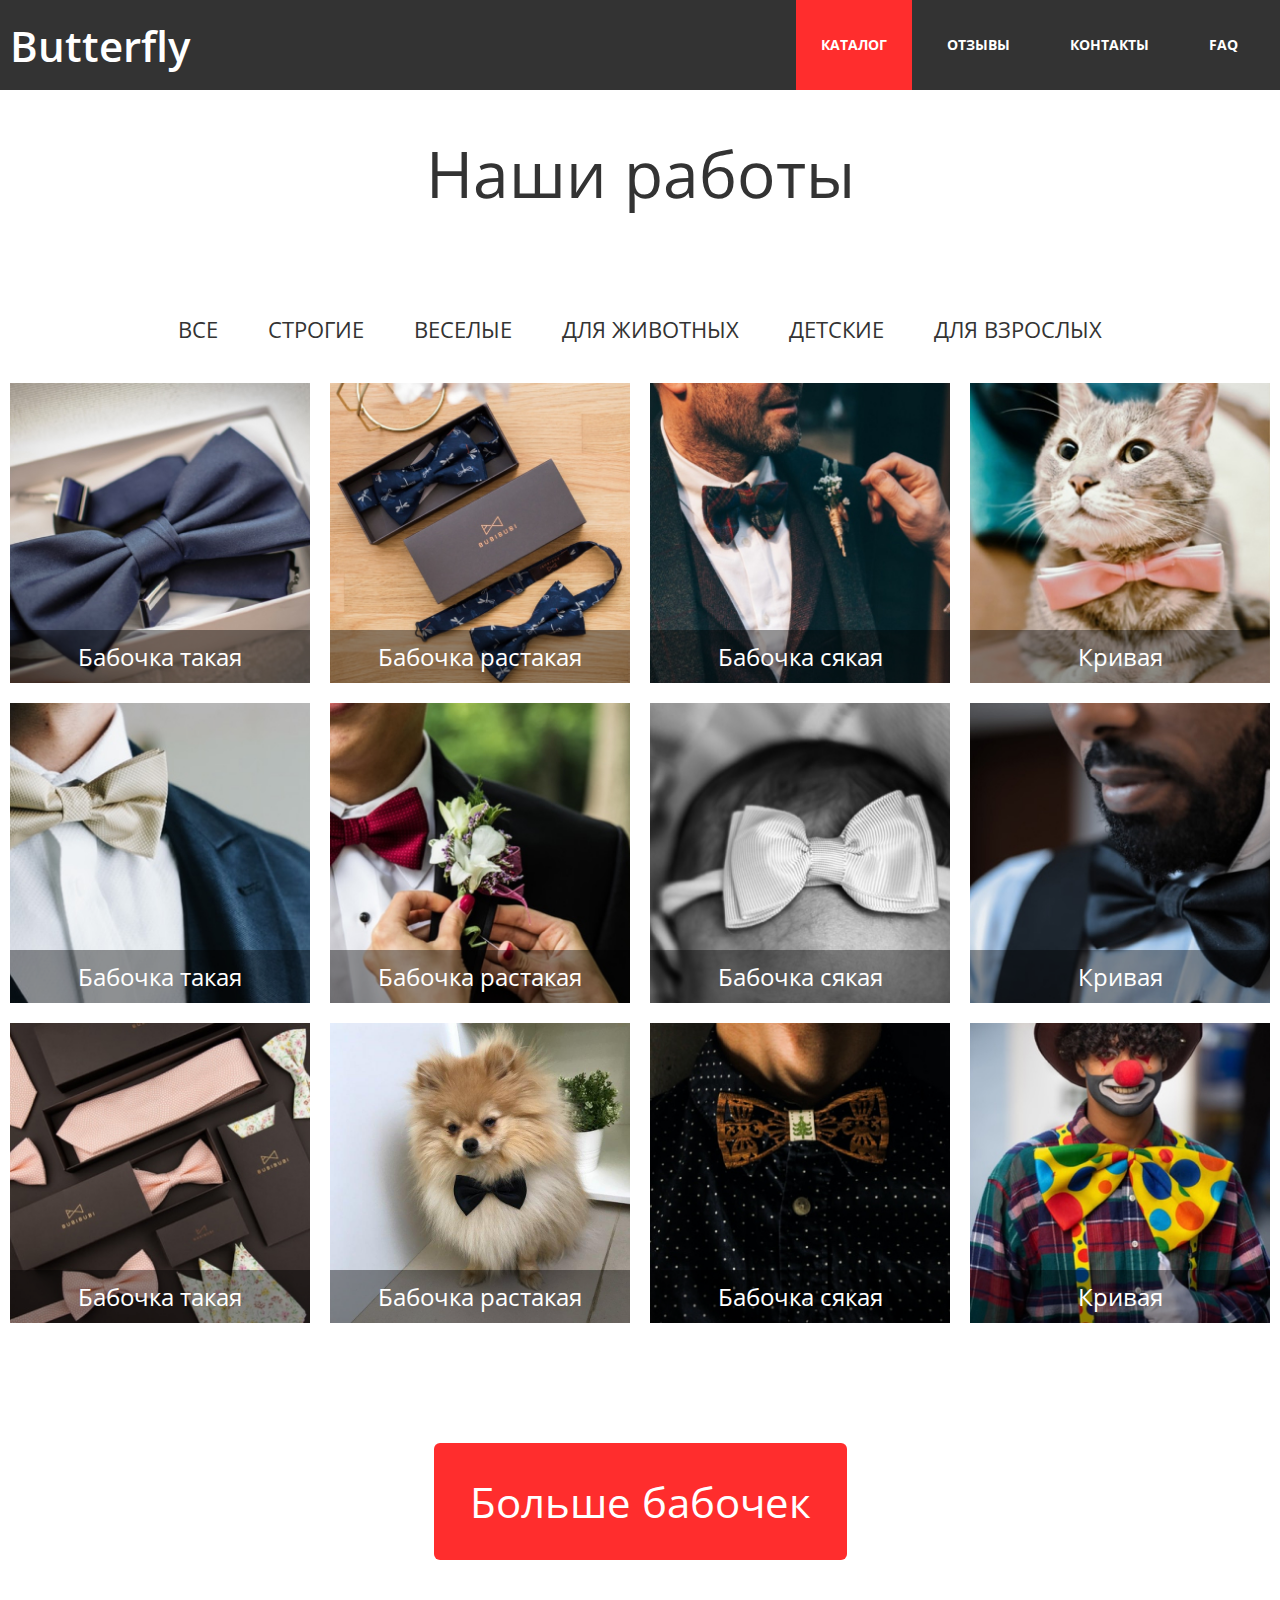
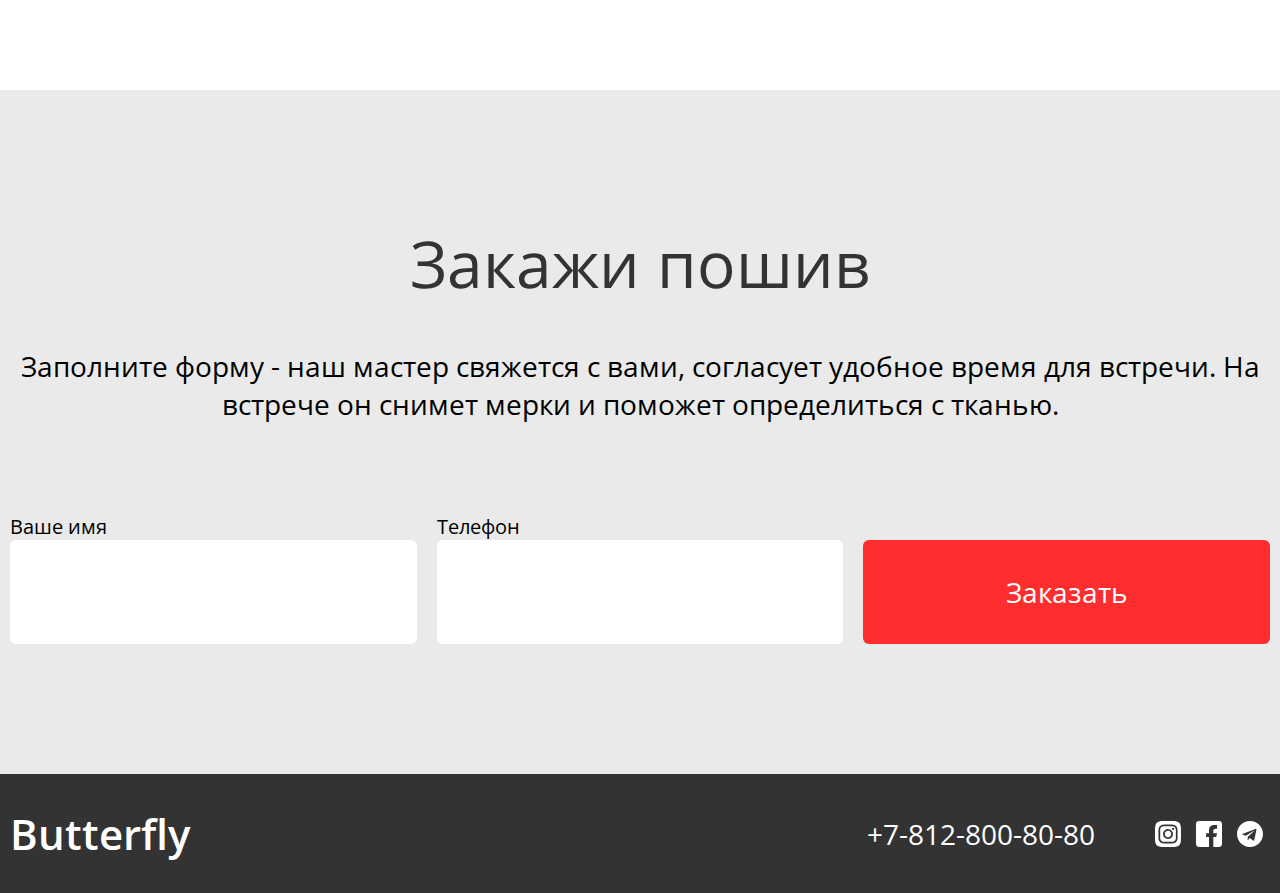
==== commit bb2022ee: "Доделала аккордеон на странице FAQ" ====
--- a/www/catalog.html
+++ b/www/catalog.html
@@ -52,7 +52,8 @@
               <a href="#" class="filter-link" data-type="for-adults">Для взрослых</a>
             </li>
           </ul>
-        </div>
+         </div> <!-- portfolio-filter -->
+
         <div class="portfolio-wrap">
           <div class="portfolio-pic-wrap" data-type="strict">
             <div class="pic-wrap">
@@ -126,14 +127,10 @@
               <p class="portfolio-pic-text">Кривая</p>
             </div>
           </div>
-        </div>
-      </div>
+        </div> <!-- portfolio-wrap -->
+        <button class="btn btn-catalog">Больше бабочек</button>
+      </div> <!-- portfolio-inner -->
     </section>
-
-
-
-
-
 
     <div class="order">
       <div class="order-inner">
--- a/www/style/style.css
+++ b/www/style/style.css
@@ -1,3 +1,4 @@
+@charset "UTF-8";
 /* open-sans-300 - cyrillic */
 @font-face {
   font-family: "Open Sans";
@@ -45,6 +46,99 @@
 img {
   display: block;
   width: 100%;
+}
+
+/* Slider */
+.slick-slider {
+  position: relative;
+  display: block;
+  box-sizing: border-box;
+  -webkit-touch-callout: none;
+  -webkit-user-select: none;
+  -khtml-user-select: none;
+  -moz-user-select: none;
+  -ms-user-select: none;
+  user-select: none;
+  -ms-touch-action: pan-y;
+  touch-action: pan-y;
+  -webkit-tap-highlight-color: transparent;
+}
+
+.slick-list {
+  position: relative;
+  overflow: hidden;
+  display: block;
+  margin: 0;
+  padding: 0;
+}
+.slick-list:focus {
+  outline: none;
+}
+.slick-list.dragging {
+  cursor: pointer;
+  cursor: hand;
+}
+
+.slick-slider .slick-track,
+.slick-slider .slick-list {
+  -webkit-transform: translate3d(0, 0, 0);
+  -moz-transform: translate3d(0, 0, 0);
+  -ms-transform: translate3d(0, 0, 0);
+  -o-transform: translate3d(0, 0, 0);
+  transform: translate3d(0, 0, 0);
+}
+
+.slick-track {
+  position: relative;
+  left: 0;
+  top: 0;
+  display: block;
+  margin-left: auto;
+  margin-right: auto;
+}
+.slick-track:before, .slick-track:after {
+  content: "";
+  display: table;
+}
+.slick-track:after {
+  clear: both;
+}
+.slick-loading .slick-track {
+  visibility: hidden;
+}
+
+.slick-slide {
+  float: left;
+  height: 100%;
+  min-height: 1px;
+  display: none;
+}
+[dir=rtl] .slick-slide {
+  float: right;
+}
+.slick-slide img {
+  display: block;
+}
+.slick-slide.slick-loading img {
+  display: none;
+}
+.slick-slide.dragging img {
+  pointer-events: none;
+}
+.slick-initialized .slick-slide {
+  display: block;
+}
+.slick-loading .slick-slide {
+  visibility: hidden;
+}
+.slick-vertical .slick-slide {
+  display: block;
+  height: auto;
+  border: 1px solid transparent;
+}
+
+.slick-arrow.slick-hidden {
+  display: none;
 }
 
 .header {
@@ -246,6 +340,10 @@
   }
 }
 
+.btn-catalog {
+  border: none;
+}
+
 .order-btn {
   margin: 0;
   padding: 35px 0;
@@ -648,7 +746,8 @@
 }
 
 .faq-question {
-  display: block;
+  position: relative;
+  display: flex;
   width: 100%;
   margin: 0;
   padding: 25px 30px;
@@ -656,7 +755,7 @@
   font-weight: 300;
   font-size: 36px;
   line-height: 49px;
-  text-align: left;
+  align-items: center;
   border: none;
   background-color: #fff;
 }
@@ -672,8 +771,23 @@
     line-height: 37px;
   }
 }
+.faq-question:after {
+  content: "+";
+  position: absolute;
+  right: 30px;
+  font-size: 40px;
+  color: #FF2D2D;
+}
+.faq-question.active:after {
+  content: "−";
+  position: absolute;
+  right: 30px;
+  font-size: 40px;
+  color: #FF2D2D;
+}
 
 .faq-reply {
+  display: none;
   padding: 0 30px;
   font-size: 18px;
   line-height: 25px;
@@ -935,4 +1049,4 @@
 .contacts-maps {
   flex-basis: 58.33%;
 }
-/*# sourceMappingURL=[data-uri] */
+/*# sourceMappingURL=[data-uri] */
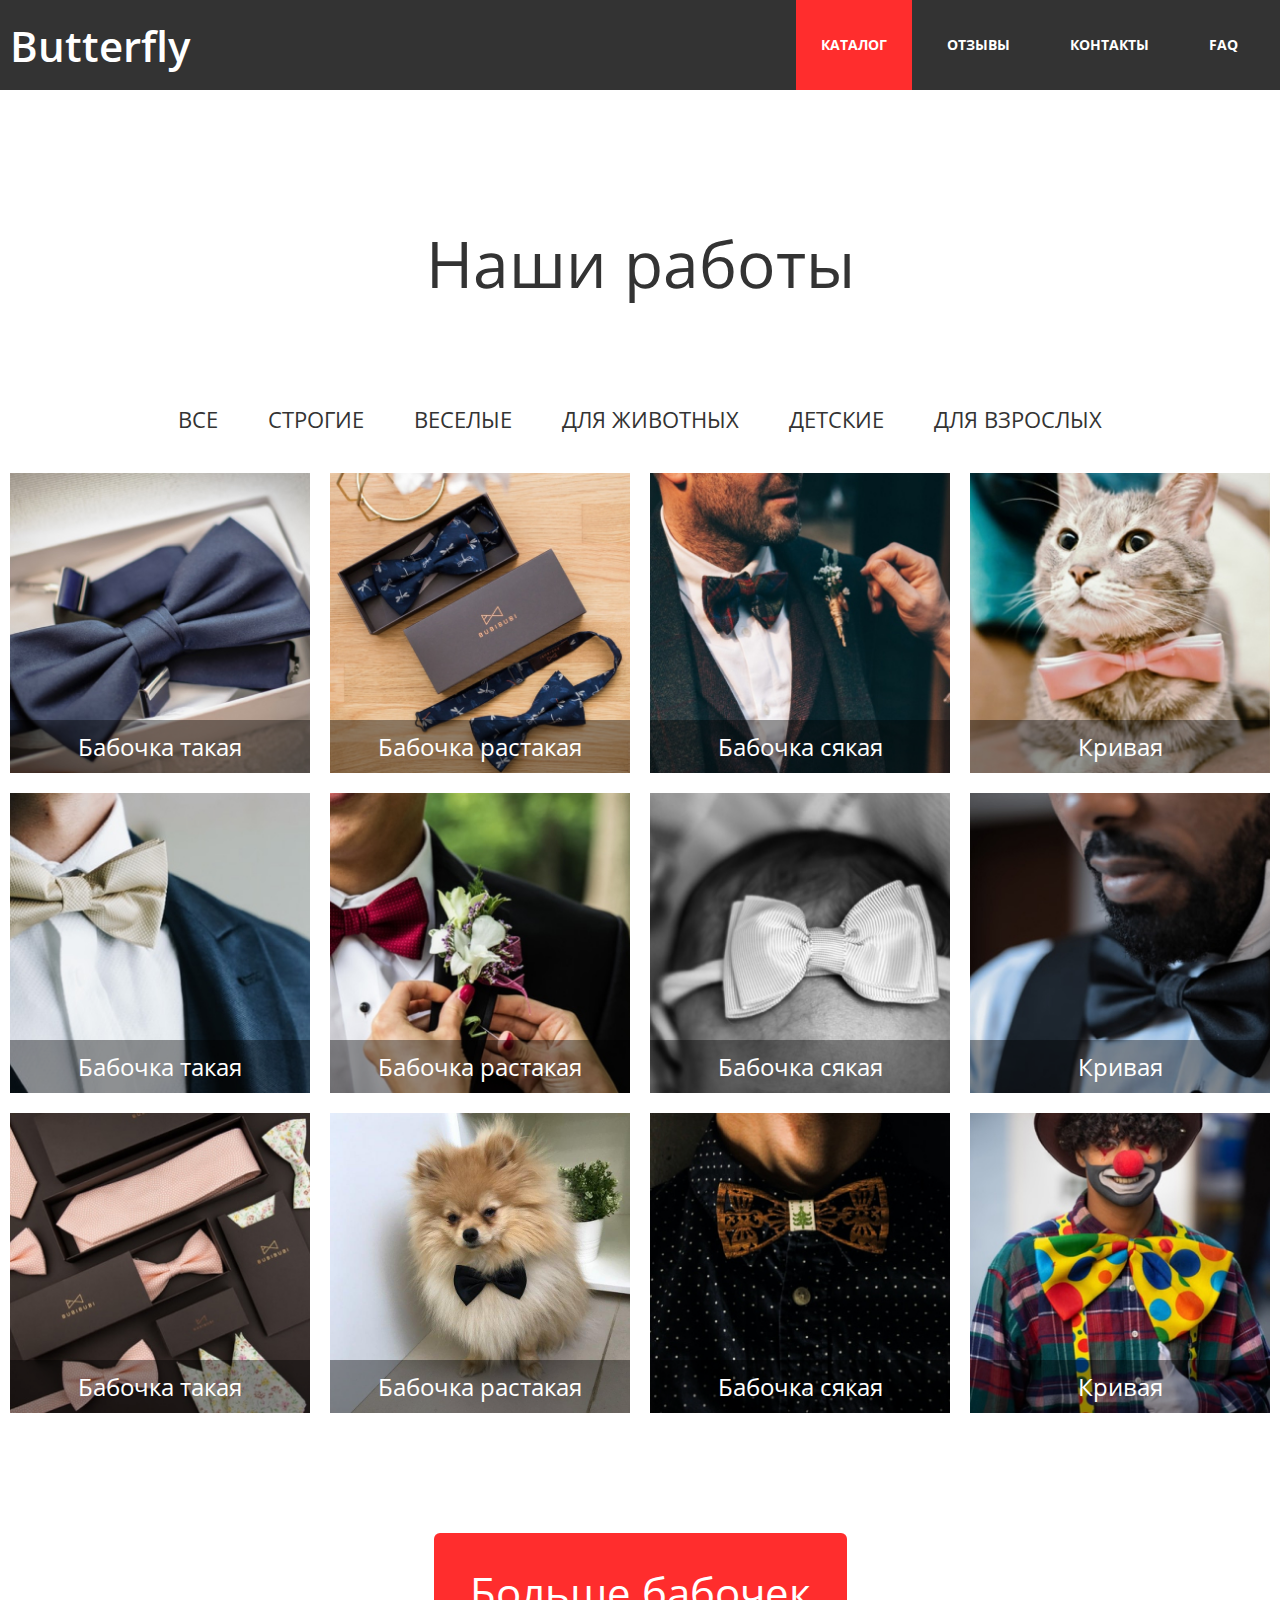
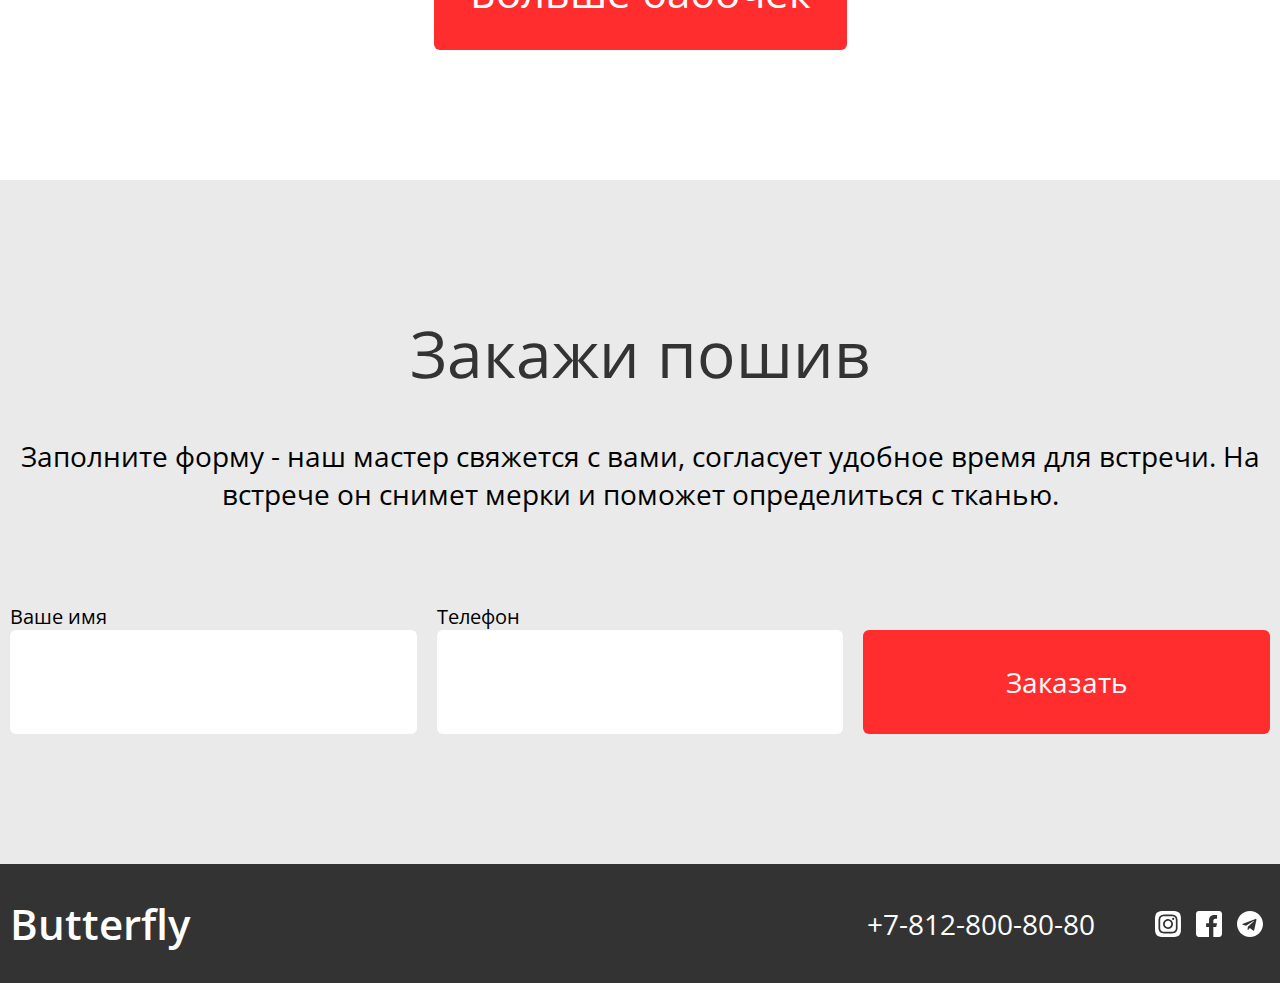
==== commit 4c247a49: "Небольшие исправления" ====
--- a/www/catalog.html
+++ b/www/catalog.html
@@ -9,7 +9,6 @@
 </head>
 
 <body>
-
   <header class="header">
     <div class="header-inner">
       <div class="header-wrap">
@@ -22,12 +21,13 @@
             <li><a href="faq.html">FAQ</a></li>
           </ul>
         </nav>
-        <button class="burger js-burger">Menu</button>
+        <div class="burger js-burger">
+          <span class="btn-burger"></span>
+        </div>
       </div>
     </div>
   </header>
   <main>
-
     <section class="portfolio">
       <div class="portfolio-inner">
         <h1 class="portfolio-title">Наши работы</h1>
@@ -52,8 +52,7 @@
               <a href="#" class="filter-link" data-type="for-adults">Для взрослых</a>
             </li>
           </ul>
-         </div> <!-- portfolio-filter -->
-
+        </div> <!-- portfolio-filter -->
         <div class="portfolio-wrap">
           <div class="portfolio-pic-wrap" data-type="strict">
             <div class="pic-wrap">
@@ -131,7 +130,6 @@
         <button class="btn btn-catalog">Больше бабочек</button>
       </div> <!-- portfolio-inner -->
     </section>
-
     <div class="order">
       <div class="order-inner">
         <h2 class="order-title">Закажи пошив</h2>
@@ -154,7 +152,6 @@
       </div>
     </div>
   </main>
-
   <footer class="footer">
     <div class="footer-inner">
       <div class="footer-wrap">
--- a/www/style/style.css
+++ b/www/style/style.css
@@ -46,99 +46,6 @@
 img {
   display: block;
   width: 100%;
-}
-
-/* Slider */
-.slick-slider {
-  position: relative;
-  display: block;
-  box-sizing: border-box;
-  -webkit-touch-callout: none;
-  -webkit-user-select: none;
-  -khtml-user-select: none;
-  -moz-user-select: none;
-  -ms-user-select: none;
-  user-select: none;
-  -ms-touch-action: pan-y;
-  touch-action: pan-y;
-  -webkit-tap-highlight-color: transparent;
-}
-
-.slick-list {
-  position: relative;
-  overflow: hidden;
-  display: block;
-  margin: 0;
-  padding: 0;
-}
-.slick-list:focus {
-  outline: none;
-}
-.slick-list.dragging {
-  cursor: pointer;
-  cursor: hand;
-}
-
-.slick-slider .slick-track,
-.slick-slider .slick-list {
-  -webkit-transform: translate3d(0, 0, 0);
-  -moz-transform: translate3d(0, 0, 0);
-  -ms-transform: translate3d(0, 0, 0);
-  -o-transform: translate3d(0, 0, 0);
-  transform: translate3d(0, 0, 0);
-}
-
-.slick-track {
-  position: relative;
-  left: 0;
-  top: 0;
-  display: block;
-  margin-left: auto;
-  margin-right: auto;
-}
-.slick-track:before, .slick-track:after {
-  content: "";
-  display: table;
-}
-.slick-track:after {
-  clear: both;
-}
-.slick-loading .slick-track {
-  visibility: hidden;
-}
-
-.slick-slide {
-  float: left;
-  height: 100%;
-  min-height: 1px;
-  display: none;
-}
-[dir=rtl] .slick-slide {
-  float: right;
-}
-.slick-slide img {
-  display: block;
-}
-.slick-slide.slick-loading img {
-  display: none;
-}
-.slick-slide.dragging img {
-  pointer-events: none;
-}
-.slick-initialized .slick-slide {
-  display: block;
-}
-.slick-loading .slick-slide {
-  visibility: hidden;
-}
-.slick-vertical .slick-slide {
-  display: block;
-  height: auto;
-  border: 1px solid transparent;
-}
-
-.slick-arrow.slick-hidden {
-  display: none;
 }
 
 .header {
@@ -199,7 +106,37 @@
 @media (max-width: 767px) {
   .burger {
     display: block;
-  }
+    position: relative;
+    width: 30px;
+    height: 30px;
+    cursor: pointer;
+  }
+  .burger:before {
+    content: "";
+    position: absolute;
+    width: 100%;
+    height: 2px;
+    left: 0;
+    top: 0;
+    background-color: #fff;
+  }
+  .burger:after {
+    content: "";
+    position: absolute;
+    width: 100%;
+    height: 2px;
+    left: 0;
+    bottom: 0;
+    background-color: #fff;
+  }
+}
+.burger .btn-burger {
+  position: absolute;
+  width: 100%;
+  height: 2px;
+  left: 0;
+  top: 49%;
+  background-color: #fff;
 }
 
 @media (max-width: 767px) {
@@ -325,6 +262,7 @@
   background-color: #FF2D2D;
   text-decoration: none;
   border-radius: 6px;
+  cursor: pointer;
 }
 @media (max-width: 767px) {
   .btn {
@@ -355,16 +293,19 @@
 
 .portfolio {
   text-align: center;
-  padding: 130px 0;
+  padding-top: 220px;
+  padding-bottom: 130px;
 }
 @media (max-width: 1275px) {
   .portfolio {
-    padding: 120px 0;
+    padding-top: 210px;
+    padding-bottom: 120px;
   }
 }
 @media (max-width: 767px) {
   .portfolio {
-    padding: 90px 0;
+    padding-top: 180px;
+    padding-bottom: 90px;
   }
 }
 
@@ -694,7 +635,20 @@
 }
 
 .faq {
-  padding: 130px 0;
+  padding-top: 220px;
+  padding-bottom: 130px;
+}
+@media (max-width: 1275px) {
+  .faq {
+    padding-top: 210px;
+    padding-bottom: 120px;
+  }
+}
+@media (max-width: 767px) {
+  .faq {
+    padding-top: 180px;
+    padding-bottom: 90px;
+  }
 }
 
 .faq-inner {
@@ -758,6 +712,7 @@
   align-items: center;
   border: none;
   background-color: #fff;
+  cursor: pointer;
 }
 @media (max-width: 1275px) {
   .faq-question {
@@ -807,16 +762,19 @@
 }
 
 .reviews {
-  padding: 130px 0;
+  padding-top: 220px;
+  padding-bottom: 130px;
 }
 @media (max-width: 1275px) {
   .reviews {
-    padding: 120px 0;
+    padding-top: 210px;
+    padding-bottom: 120px;
   }
 }
 @media (max-width: 767px) {
   .reviews {
-    padding: 90px 0;
+    padding-top: 180px;
+    padding-bottom: 90px;
   }
 }
 
@@ -848,26 +806,32 @@
   }
 }
 
-.reviews-card {
-  display: flex;
-  justify-content: center;
+.reviews-slider-wrap {
+  display: flex;
   align-items: center;
+}
+
+.reviews-slider-item {
+  display: flex;
+  align-items: center;
+  padding: 0 128px;
   padding-top: 80px;
 }
 @media (max-width: 1275px) {
-  .reviews-card {
+  .reviews-slider-item {
+    padding: 0 20px;
     padding-top: 70px;
   }
 }
 @media (max-width: 767px) {
-  .reviews-card {
-    display: block;
+  .reviews-slider-item {
+    display: block;
+    padding: 0;
     padding-top: 50px;
-    text-align: center;
-  }
-}
-
-.avatar {
+  }
+}
+
+.reviews-card-avatar {
   flex-basis: 33.33%;
   padding-left: 10px;
   padding-right: 10px;
@@ -875,7 +839,7 @@
 }
 
 .card-text-wrap {
-  flex-basis: 50%;
+  flex-basis: 66.66%;
   padding-left: 10px;
   padding-right: 10px;
 }
@@ -893,9 +857,10 @@
 }
 @media (max-width: 767px) {
   .card-title {
+    padding-top: 20px;
+    text-align: center;
     font-size: 24px;
     line-height: 33px;
-    padding-top: 20px;
   }
 }
 
@@ -917,20 +882,76 @@
     padding-top: 10px;
     font-size: 16px;
     line-height: 22px;
+    text-align: center;
+  }
+}
+
+.slick-list {
+  overflow: hidden;
+}
+
+.slick-track {
+  display: flex;
+}
+
+.slick-arrow {
+  display: block;
+  margin: 0;
+  padding: 0 30px;
+  font-size: 0;
+  border: none;
+  width: 60px;
+  height: 60px;
+  border-radius: 50%;
+}
+@media (max-width: 1275px) {
+  .slick-arrow {
+    padding: 0 20px;
+    width: 40px;
+    height: 40px;
+  }
+}
+
+.slick-prev {
+  left: 0;
+  margin-left: 28px;
+  background-image: url(../images/left.svg);
+  background-repeat: no-repeat;
+  background-position: center;
+}
+@media (max-width: 1275px) {
+  .slick-prev {
+    margin: 0;
+  }
+}
+
+.slick-next {
+  right: 0;
+  margin-right: 28px;
+  background-image: url(../images/right.svg);
+  background-repeat: no-repeat;
+  background-position: center;
+}
+@media (max-width: 1275px) {
+  .slick-next {
+    margin: 0;
   }
 }
 
 .contacts {
-  padding: 130px 0;
+  padding-top: 220px;
+  padding-bottom: 130px;
 }
 @media (max-width: 1275px) {
   .contacts {
-    padding: 120px 0;
+    padding-top: 210px;
+    padding-bottom: 120px;
   }
 }
 @media (max-width: 767px) {
   .contacts {
-    padding: 90px 0;
+    padding-top: 180px;
+    padding-bottom: 90px;
   }
 }
 
@@ -1049,4 +1070,4 @@
 .contacts-maps {
   flex-basis: 58.33%;
 }
-/*# sourceMappingURL=[data-uri] */
+/*# sourceMappingURL=[data-uri] */
